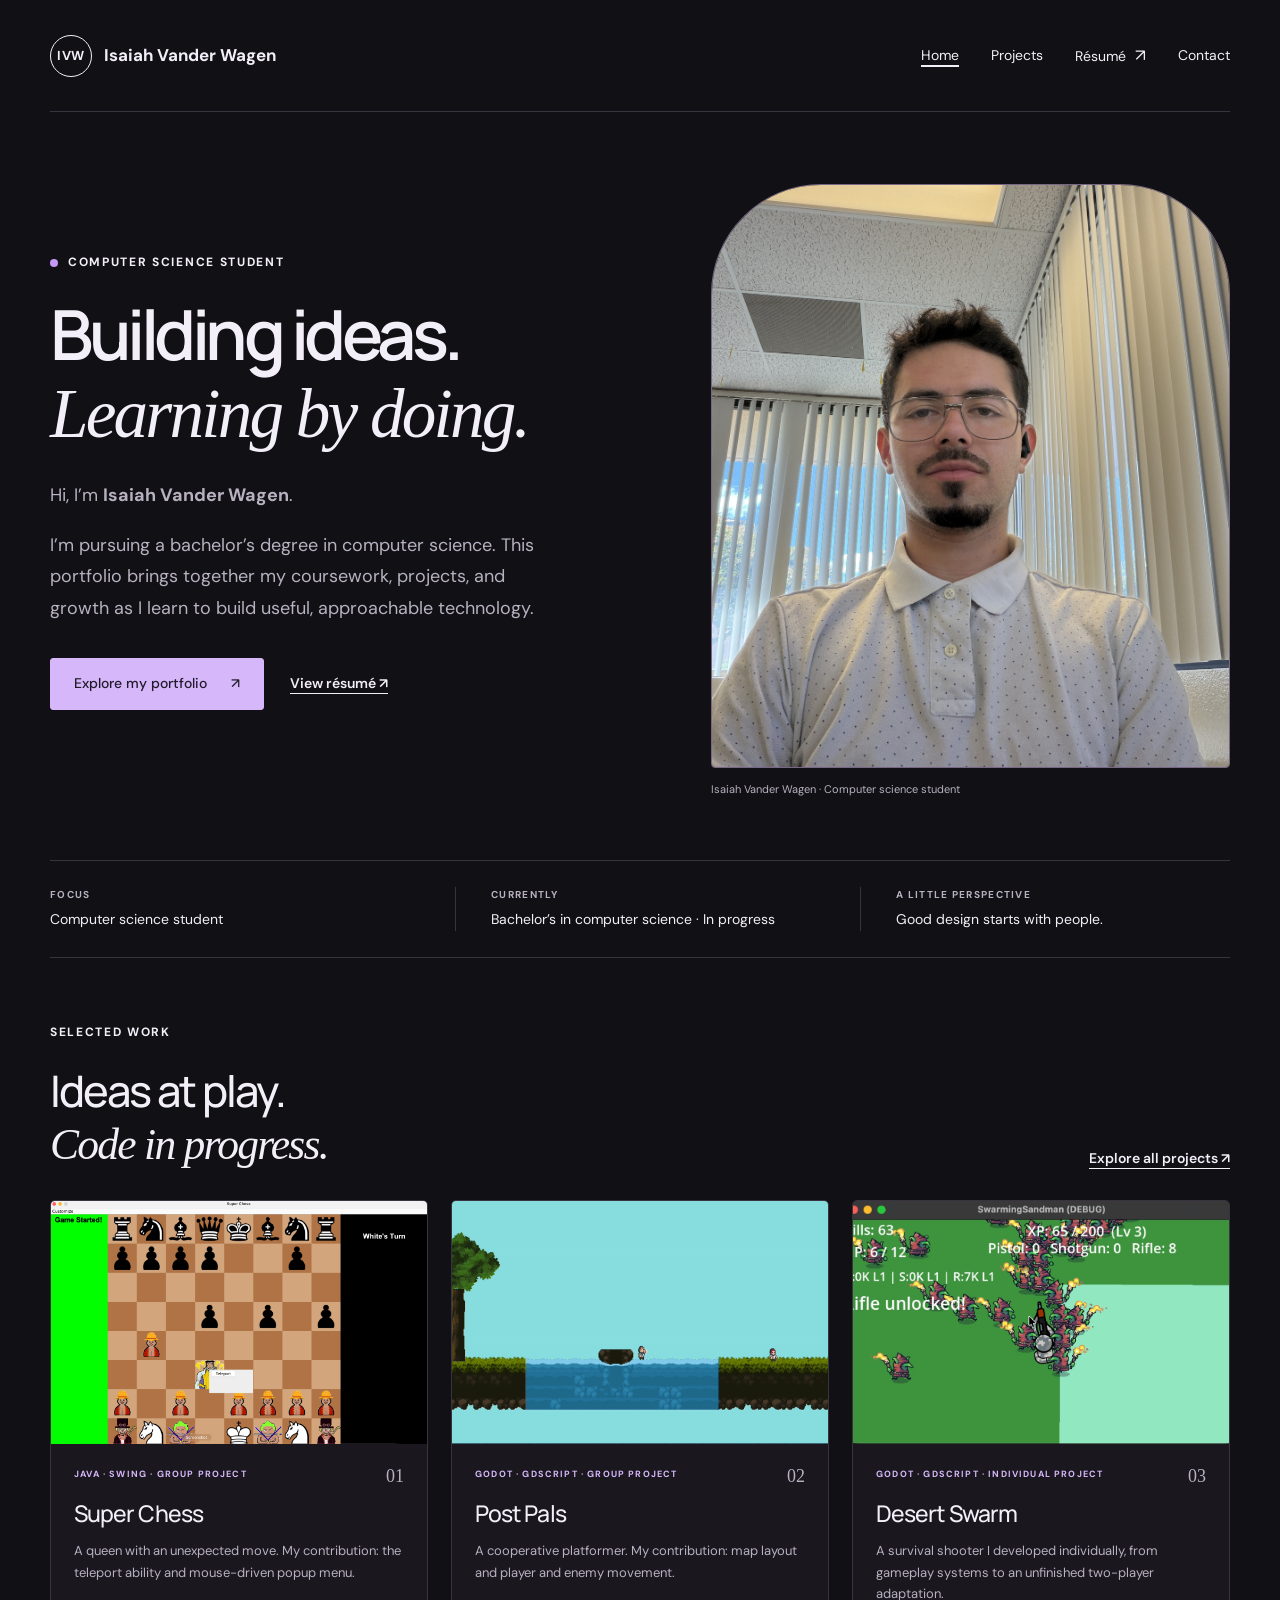
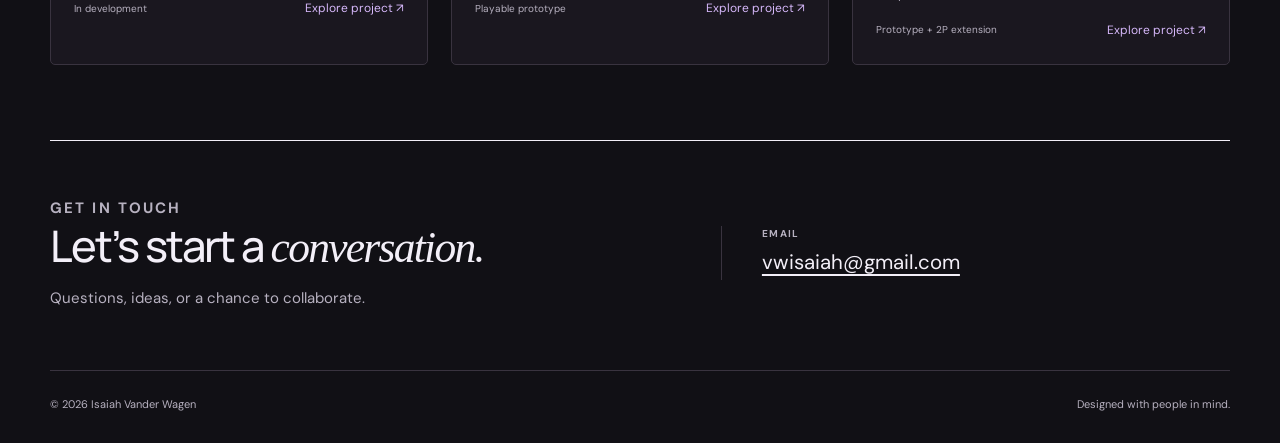
==== index.html @ a1599a60 "Publish portfolio with projects and phone-free résumé" ====
<!doctype html>
<html lang="en"><head><meta charset="utf-8"><meta name="viewport" content="width=device-width, initial-scale=1"><meta name="description" content="Isaiah Vander Wagen’s personal portfolio. Computer science coursework, projects, and design."><title>Isaiah Vander Wagen · Portfolio</title><link rel="icon" href="profile.svg" type="image/svg+xml"><link rel="stylesheet" href="style.css"><link rel="stylesheet" href="case-study.css"><script src="profile.js" defer></script></head>
<body><a class="skip" href="#main">Skip to content</a><div class="shell">
<header><a class="brand" href="./index.html" aria-label="Portfolio home"><span class="monogram" data-profile="initials">IVW</span><span data-profile="name">Isaiah Vander Wagen</span></a><nav aria-label="Main navigation"><a href="./index.html" aria-current="page">Home</a><a href="./projects.html">Projects</a><a href="./resume.pdf" data-resume target="_blank" rel="noopener noreferrer" aria-label="Résumé (opens in a new tab)">Résumé <span class="external" aria-hidden="true">↗</span></a><a href="#contact">Contact</a></nav></header>
<main id="main"><section class="hero" aria-labelledby="intro-heading"><div class="intro"><p class="eyebrow"><span class="dot"></span><span data-profile="field">Computer science student</span></p><h1 id="intro-heading">Building ideas.<br><em>Learning by doing.</em></h1><p class="lead">Hi, I’m <strong data-profile="name">Isaiah Vander Wagen</strong>.</p><p class="lead" data-profile="bio">I’m pursuing a bachelor’s degree in computer science. This portfolio brings together my coursework, projects, and growth as I learn to build useful, approachable technology.</p><div class="actions"><a class="button" href="./projects.html">Explore my portfolio <span aria-hidden="true">↗</span></a><a class="text-link" href="./resume.pdf" data-resume target="_blank" rel="noopener noreferrer">View résumé <span aria-hidden="true">↗</span><span class="sr-only"> (opens in a new tab)</span></a></div></div>
<figure class="portrait"><img src="portrait.jpg" alt="Portrait of Isaiah Vander Wagen" width="2316" height="3088" fetchpriority="high"><figcaption>Isaiah Vander Wagen · Computer science student</figcaption></figure></section>
<section class="about-strip" aria-label="At a glance"><div><span class="label">Focus</span><p data-profile="field">Computer science student</p></div><div><span class="label">Currently</span><p data-profile="location">Bachelor’s in computer science · In progress</p></div><div><span class="label">A little perspective</span><p>Good design starts with people.</p></div></section>
<section class="selected-projects" aria-labelledby="work-heading"><div class="section-heading"><div><p class="eyebrow">Selected work</p><h2 id="work-heading">Ideas at play.<br><em>Code in progress.</em></h2></div><a class="text-link" href="./projects.html">Explore all projects ↗</a></div><div class="selected-projects-grid"><a class="chess-card game-project-card" href="./super-chess.html"><img src="chess-teleport.png" alt="Super Chess with the queen’s Teleport menu open" width="2584" height="1668" loading="lazy"><div class="chess-card-content"><div class="project-card-top"><span class="label">Java · Swing · Group project</span><span>01</span></div><h3>Super Chess</h3><p>A queen with an unexpected move. My contribution: the teleport ability and mouse-driven popup menu.</p><div class="project-card-bottom"><span>In development</span><span class="card-link">Explore project ↗</span></div></div></a><a class="chess-card game-project-card" href="./post-pals.html"><img src="post-pals-gameplay.png" alt="Two Post Pals characters navigating a platforming level" width="800" height="450" loading="lazy"><div class="chess-card-content"><div class="project-card-top"><span class="label">Godot · GDScript · Group project</span><span>02</span></div><h3>Post Pals</h3><p>A cooperative platformer. My contribution: map layout and player and enemy movement.</p><div class="project-card-bottom"><span>Playable prototype</span><span class="card-link">Explore project ↗</span></div></div></a><a class="chess-card game-project-card" href="./desert-swarm.html"><img src="desert-swarm-rifle.png" alt="Desert Swarm survival gameplay with the rifle unlocked" width="2076" height="1266" loading="lazy"><div class="chess-card-content"><div class="project-card-top"><span class="label">Godot · GDScript · Individual project</span><span>03</span></div><h3>Desert Swarm</h3><p>A survival shooter I developed individually, from gameplay systems to an unfinished two-player adaptation.</p><div class="project-card-bottom"><span>Prototype + 2P extension</span><span class="card-link">Explore project ↗</span></div></div></a></div></section>
<section class="contact" id="contact" aria-labelledby="contact-heading"><div><p class="eyebrow">Get in touch</p><h2 id="contact-heading">Let’s start a <em>conversation.</em></h2><p>Questions, ideas, or a chance to collaborate.</p></div><div class="contact-details"><span class="label">Email</span><a data-email href="mailto:vwisaiah@gmail.com">vwisaiah@gmail.com</a></div></section></main>
<footer><span>© <span data-year>2026</span> <span data-profile="name">Isaiah Vander Wagen</span></span><span>Designed with people in mind.</span></footer></div></body></html>
---- style.css ----
@import url('https://fonts.googleapis.com/css2?family=DM+Sans:wght@400;500;600;700&family=Manrope:wght@400;500;600;700;800&display=swap');
:root{--paper:#111015;--ink:#f3eff8;--muted:#b7b1c0;--line:#39333f;--blue:#d9c8f3;--green:#d6b8fa;--serif:Georgia,'Times New Roman',serif}
*{box-sizing:border-box}html{scroll-behavior:smooth}body{margin:0;background:var(--paper);color:var(--ink);font-family:'DM Sans',Arial,sans-serif;font-size:17px;line-height:1.65}a{color:inherit;text-underline-offset:5px}button{font:inherit}a:focus-visible,button:focus-visible{outline:3px solid #a4542c;outline-offset:6px}::selection{background:var(--green)}.shell{width:min(1180px,calc(100% - 96px));margin:auto}.skip{position:fixed;top:-80px;left:24px;z-index:10;background:var(--ink);color:white;padding:10px}.skip:focus{top:12px}header{height:112px;display:flex;align-items:center;justify-content:space-between;border-bottom:1px solid var(--line);gap:24px}.brand{display:flex;gap:12px;align-items:center;font-weight:700;text-decoration:none}.monogram{width:42px;height:42px;border:1px solid var(--ink);border-radius:50%;display:grid;place-items:center;font-size:13px;letter-spacing:.05em}nav{display:flex;gap:32px;align-items:center;font-size:14px}nav a{text-decoration:none}nav a[aria-current=page]{text-decoration:underline;text-decoration-thickness:2px}nav a:hover{text-decoration:underline}.external{font-size:17px;margin-left:5px}.eyebrow{font-size:12px;font-weight:700;letter-spacing:.14em;text-transform:uppercase;margin:0 0 22px;display:flex;gap:10px;align-items:center}.dot{width:8px;height:8px;border-radius:100%;background:#c599f5;display:inline-block}h1,h2,h3,p{margin-top:0}h1{font-family:'Manrope',Arial,sans-serif;font-size:clamp(48px,5.4vw,76px);line-height:1.12;letter-spacing:-.065em;font-weight:600;margin-bottom:28px}h1 em,h2 em{font-family:var(--serif);font-weight:400;letter-spacing:-.04em}h2{font-size:clamp(32px,3.4vw,46px);font-family:'Manrope',Arial,sans-serif;line-height:1.2;letter-spacing:-.045em;font-weight:500}h3{font-size:24px;line-height:1.3;font-weight:500}.lead{font-size:18px;line-height:1.75;color:var(--muted);max-width:490px}.hero{display:grid;grid-template-columns:1.12fr 1fr;gap:80px;padding:72px 0 62px;align-items:center}.hero .intro{padding-bottom:20px}.hero h1{max-width:610px}.actions{display:flex;gap:26px;align-items:center;flex-wrap:wrap;margin-top:34px}.button{background:var(--green);color:#211a2b;padding:13px 23px;display:inline-flex;align-items:center;gap:24px;text-decoration:none;border:1px solid var(--ink);border-radius:3px;font-size:14px;font-weight:500}.button:hover{background:#e5d0ff}.text-link{font-size:14px;font-weight:600}.portrait{margin:0;position:relative}.portrait img{width:100%;height:auto;display:block;border-radius:110px 110px 4px 4px;border:1px solid var(--ink)}.portrait figcaption{font-size:11px;color:var(--muted);margin-top:13px;max-width:380px;line-height:1.6}.image-tag{color:#211a2b;position:absolute;left:-22px;bottom:95px;transform:rotate(-5deg);font-size:12px;letter-spacing:.05em;background:var(--green);padding:12px 18px;border:1px solid var(--ink);box-shadow:4px 4px 0 var(--ink)}.about-strip{border-top:1px solid var(--line);border-bottom:1px solid var(--line);display:grid;grid-template-columns:1fr 1fr 1fr;padding:26px 0;gap:35px}.about-strip .label,.label{font-size:10px;letter-spacing:.13em;text-transform:uppercase;font-weight:700;color:var(--muted);display:block;margin-bottom:4px}.about-strip p{font-size:14px;margin:0}.about-strip>div+div{border-left:1px solid var(--line);padding-left:35px}.preview-section{padding:72px 0 80px;display:grid;grid-template-columns:1fr 1fr;gap:80px;align-items:center}.preview-section p{color:var(--muted);font-size:16px;max-width:430px}.project-preview{color:#211a2b;background:var(--green);border:1px solid var(--ink);padding:36px;border-radius:4px;min-height:255px;position:relative;text-decoration:none;display:flex;flex-direction:column;justify-content:space-between;transition:transform .2s}.project-preview:hover{transform:translateY(-4px)}.project-preview .number{font-family:var(--serif);font-size:56px;line-height:1}.project-preview .arrow{position:absolute;right:30px;top:32px;font-size:24px}.project-preview small{font-size:11px;letter-spacing:.12em;text-transform:uppercase}.project-preview h3{margin:20px 0 0}.contact{padding:55px 0 60px;border-top:1px solid var(--ink);display:grid;grid-template-columns:1.2fr 1fr;gap:60px;align-items:center}.contact h2{margin-bottom:12px}.contact p{margin:0;font-size:15px;color:var(--muted)}.contact-details{border-left:1px solid var(--line);padding-left:40px}.contact-details a{font-size:clamp(15px,1.6vw,21px);overflow-wrap:anywhere}.contact-details a:not([href]){font-size:15px;color:var(--muted)}footer{border-top:1px solid var(--line);padding:24px 0 30px;display:flex;justify-content:space-between;font-size:11px;color:var(--muted);gap:20px}.page-head{padding:70px 0 50px;max-width:780px}.page-head h1{margin-bottom:20px}.page-head .lead{max-width:610px}.projects-layout{border-top:1px solid var(--line);padding:36px 0 80px;display:grid;grid-template-columns:230px 1fr;gap:55px}.projects-layout aside p{font-size:13px;color:var(--muted)}.project-blank{color:#211a2b;background:var(--blue);border:1px solid var(--ink);border-radius:4px;padding:44px;min-height:330px;display:flex;flex-direction:column;justify-content:space-between}.project-blank .placeholder{width:66px;height:66px;display:grid;place-items:center;border:1px solid var(--ink);border-radius:50%;font-size:32px;font-family:var(--serif)}.project-blank h2{font-size:35px;margin:28px 0 12px}.project-blank p{margin:0;max-width:470px;color:#584a68;font-size:15px}.template-fields{display:flex;gap:12px;flex-wrap:wrap;margin-top:22px}.template-fields span{border:1px solid #a7b5c5;border-radius:30px;padding:4px 13px;font-size:11px}.case-structure{padding-top:35px}.case-structure h3{font-size:18px}.structure-row{display:grid;grid-template-columns:40px 140px 1fr;border-top:1px solid var(--line);padding:17px 0;font-size:13px;gap:15px}.structure-row p{margin:0;color:var(--muted)}.resume-page{max-width:900px}.resume-head{display:flex;justify-content:space-between;gap:30px;padding:55px 0 30px;border-bottom:2px solid var(--ink)}.resume-head h1{font-size:54px;margin-bottom:10px}.resume-head p{margin:0;color:var(--muted)}.draft-note{background:#eee6f7;padding:16px 20px;margin:30px 0;font-size:13px;border-left:3px solid #9168b9}.resume-section{display:grid;grid-template-columns:180px 1fr;gap:35px;padding:28px 0;border-bottom:1px solid var(--line)}.resume-section h2{font-size:20px;letter-spacing:-.02em}.resume-section h3{font-size:17px;margin-bottom:6px}.resume-section p,.resume-section li{font-size:14px;color:var(--muted)}.resume-section p:last-child{margin:0}.resume-section ul{padding-left:18px;margin-bottom:0}.print-button{background:transparent;border:1px solid var(--ink);padding:10px 17px;cursor:pointer;color:var(--ink);font-size:13px;align-self:flex-start}.print-button:hover{background:var(--green)}
@media(min-width:1400px){.hero{gap:100px}.portrait{max-width:450px;justify-self:end}}@media(max-width:900px){.shell{width:calc(100% - 48px)}.hero{gap:35px}.hero h1{font-size:52px}.hero .lead{font-size:16px}.image-tag{left:-12px;font-size:10px}.preview-section{gap:35px}.projects-layout{grid-template-columns:170px 1fr;gap:30px}.structure-row{grid-template-columns:25px 105px 1fr}}
@media(max-width:650px){.shell{width:calc(100% - 40px)}header{height:auto;min-height:112px;flex-wrap:wrap;padding:20px 0;gap:17px}.brand{font-size:15px}.monogram{width:34px;height:34px}nav{width:100%;justify-content:space-between;gap:12px;font-size:12px}.hero{grid-template-columns:1fr;gap:32px;padding:45px 0 35px}.hero h1{font-size:52px;max-width:460px}.hero .intro{padding:0}.hero .lead{font-size:17px}.portrait{width:88%;max-width:390px;justify-self:center}.image-tag{bottom:80px;left:-18px}.about-strip{grid-template-columns:1fr;gap:16px}.about-strip>div+div{border-left:0;padding-left:0}.preview-section{grid-template-columns:1fr;padding:45px 0;gap:25px}.project-preview{min-height:230px;padding:28px}.contact{grid-template-columns:1fr;gap:25px;padding:35px 0}.contact-details{border-left:0;padding-left:0}footer{flex-wrap:wrap;gap:6px;font-size:10px}.page-head{padding:45px 0 25px}.page-head h1{font-size:52px}.projects-layout{grid-template-columns:1fr;gap:15px;padding-bottom:45px}.projects-layout aside p{max-width:450px}.project-blank{padding:28px}.structure-row{grid-template-columns:22px 1fr;gap:8px}.structure-row p{grid-column:2}.resume-head{flex-direction:column}.resume-head h1{font-size:44px}.resume-section{grid-template-columns:1fr;gap:6px}.resume-section h2{margin-bottom:8px}}
@media(prefers-reduced-motion:reduce){html{scroll-behavior:auto}*{transition:none!important}}
@media print{body{background:white;color:black;font-size:11pt}.shell{width:100%;max-width:none}header,footer,.print-button,.draft-note,.skip{display:none}.resume-head{padding-top:0}.resume-section{break-inside:avoid;grid-template-columns:150px 1fr;padding:18px 0}a{text-decoration:none}.resume-head h1{font-size:36px}@page{margin:18mm}}

.sr-only{position:absolute;width:1px;height:1px;padding:0;margin:-1px;overflow:hidden;clip:rect(0,0,0,0);white-space:nowrap;border:0}.resume-body{--paper:#fcfaff;--ink:#211a2b;--muted:#62576e;--line:#d8d0e1}.project-blank .label{color:#584a68}.portrait img{border-color:#786784}.project-preview,.project-blank{border-color:#786784}.button{border-color:var(--green)}.print-button:hover{color:#211a2b}::selection{color:#211a2b}

.project-blank .placeholder{border-color:#6b577d}.image-tag{border-color:#211a2b;box-shadow:4px 4px 0 #211a2b}.hero>*{min-width:0}

.portrait img{aspect-ratio:8/9;object-fit:cover;object-position:50% 55%}
---- case-study.css ----
.case-breadcrumb{display:flex;justify-content:space-between;align-items:center;padding:30px 0 0;color:var(--muted);font-size:12px;gap:20px}.case-breadcrumb a{text-decoration:none}.case-breadcrumb a:hover{text-decoration:underline}.case-breadcrumb>span{font-size:10px;letter-spacing:.12em;text-transform:uppercase}.case-intro{display:grid;grid-template-columns:minmax(0,1.7fr) minmax(230px,.7fr);gap:80px;padding:60px 0 50px;align-items:end}.case-intro h1{font-size:clamp(50px,7vw,92px);margin-bottom:10px}.case-tagline{font-family:'Manrope',Arial,sans-serif;font-size:clamp(27px,3.6vw,43px);line-height:1.25;letter-spacing:-.04em;color:var(--green);margin:0 0 25px}.case-tagline em{font-family:var(--serif);font-weight:400}.case-intro .lead{max-width:680px;font-size:17px;margin-bottom:0}.role-panel{border-left:1px solid var(--line);padding-left:30px;display:grid;gap:20px}.role-panel p{font-size:14px;line-height:1.55;margin:0}.role-panel small{color:var(--muted);font-size:12px}.case-cover{margin:0 0 64px}.image-button{display:block;position:relative;width:100%;padding:0;background:#222027;border:1px solid var(--line);border-radius:5px;overflow:hidden;cursor:zoom-in;color:var(--ink);text-align:left}.image-button img{width:100%;height:auto;display:block;transition:filter .2s}.image-button:hover img{filter:brightness(.87)}.zoom-hint{position:absolute;right:16px;bottom:16px;padding:7px 12px;border-radius:3px;background:#17131ee8;color:#fff;font-size:11px;border:1px solid #62566c}.case-cover figcaption{display:flex;justify-content:space-between;gap:16px;padding:14px 0;color:var(--muted);font-size:11px}.case-section,.status-section{display:grid;grid-template-columns:1fr 1fr;gap:80px;padding:50px 0 64px;border-top:1px solid var(--line)}.case-section h2,.status-section h2{font-size:clamp(29px,3.2vw,40px)}.case-prose{color:var(--muted);font-size:16px}.case-prose p:last-child{margin-bottom:0}.credit-note{font-size:12px;border-left:2px solid #8f65bc;padding-left:16px}.interaction-section{padding:48px 0 64px;border-top:1px solid var(--line)}.section-heading{display:flex;justify-content:space-between;gap:30px;align-items:end;margin-bottom:30px}.section-heading h2{margin-bottom:0}.mode-tag,.status-pill{font-size:11px;border:1px solid #665775;border-radius:30px;padding:8px 13px;white-space:nowrap;color:var(--green)}.interaction-steps{display:grid;grid-template-columns:repeat(3,minmax(0,1fr));padding:0;margin:35px 0 0;list-style:none;border-top:1px solid var(--line)}.interaction-steps li{padding:30px 25px 0 0}.interaction-steps li+li{padding-left:25px;border-left:1px solid var(--line)}.step-number{display:block;font-family:var(--serif);font-size:35px;color:var(--green);margin-bottom:15px}.interaction-steps h3{font-size:20px;margin-bottom:10px}.interaction-steps p{font-size:14px;color:var(--muted);margin:0}.gallery-section{padding:48px 0 64px;border-top:1px solid var(--line)}.gallery-section .section-heading>p{font-size:12px;color:var(--muted);margin:0}.case-gallery{display:grid;grid-template-columns:repeat(2,minmax(0,1fr));gap:28px}.case-gallery figure{margin:0;min-width:0}.case-gallery figcaption{padding-top:16px;display:grid;gap:5px}.case-gallery figcaption strong{font-weight:500;font-size:16px}.case-gallery figcaption span{font-size:13px;color:var(--muted)}.status-pill{display:inline-flex;align-items:center;gap:9px;margin-top:8px}.case-end{border-top:1px solid var(--line);padding:30px 0 45px;display:flex;justify-content:space-between;align-items:center;gap:25px}.screenshot-dialog{width:min(1400px,96vw);max-height:94vh;padding:20px;background:#17131e;color:#f3eff8;border:1px solid #665775;border-radius:7px}.screenshot-dialog::backdrop{background:#09070dec}.dialog-bar{display:flex;justify-content:space-between;align-items:center;gap:20px;margin-bottom:18px;font-size:12px}.dialog-bar button{background:#d6b8fa;color:#211a2b;border:0;border-radius:3px;padding:8px 15px;cursor:pointer}.screenshot-dialog img{width:100%;height:auto;display:block}.screenshot-dialog p{font-size:12px;margin:14px 0 0;color:#b7b1c0}.chess-card{color:var(--ink);display:block;border:1px solid var(--line);border-radius:5px;overflow:hidden;text-decoration:none;background:#1a171f;margin-bottom:32px}.chess-card img{display:block;width:100%;height:auto}.chess-card-content{padding:28px}.chess-card .label{color:var(--green)}.chess-card h2{font-size:32px;margin:10px 0}.chess-card p{color:var(--muted);font-size:14px;max-width:550px;margin-bottom:16px}.chess-card .card-link{font-size:13px;color:var(--green)}.chess-card:hover{border-color:#b78bdc}.project-index-link{font-size:13px;color:var(--green)}
@media(max-width:900px){.case-intro{gap:35px;grid-template-columns:minmax(0,1.5fr) minmax(190px,.7fr)}.case-section,.status-section{gap:35px}.case-intro .lead{font-size:16px}.case-breadcrumb>span{font-size:9px}.case-section h2{font-size:32px}}
@media(max-width:650px){.case-breadcrumb{padding-top:25px}.case-breadcrumb>span{display:none}.case-intro{grid-template-columns:1fr;padding:35px 0;gap:28px}.case-intro h1{font-size:55px}.case-tagline{font-size:29px}.role-panel{border-left:0;border-top:1px solid var(--line);padding:23px 0 0;grid-template-columns:1fr 1fr;gap:20px}.role-panel>div:first-child{grid-column:1/-1}.case-cover{margin-bottom:35px}.case-cover figcaption{font-size:10px;flex-wrap:wrap;gap:4px}.zoom-hint{right:9px;bottom:9px;font-size:10px;padding:5px 9px}.case-section,.status-section{grid-template-columns:1fr;padding:35px 0;gap:10px}.case-prose{font-size:15px}.interaction-section,.gallery-section{padding:35px 0}.section-heading{display:block}.mode-tag{display:inline-block;margin-top:20px}.interaction-steps{grid-template-columns:1fr;margin-top:25px}.interaction-steps li,.interaction-steps li+li{border-left:0;padding:20px 0;display:grid;grid-template-columns:42px 1fr;gap:5px 15px}.interaction-steps li+li{border-top:1px solid var(--line)}.step-number{grid-row:span 2;font-size:29px;margin:0}.interaction-steps h3{margin:0}.case-gallery{grid-template-columns:1fr;gap:28px}.gallery-section .section-heading>p{margin-top:15px}.case-end{flex-wrap:wrap}.screenshot-dialog{padding:12px}.dialog-bar{font-size:10px}.chess-card-content{padding:22px}}
@media(prefers-reduced-motion:reduce){.image-button img{transition:none}}
.recording-section{padding:48px 0 64px;border-top:1px solid var(--line)}.video-figure{margin:0}.video-figure video{display:block;width:100%;height:auto;max-height:75vh;background:#08070b;border:1px solid var(--line);border-radius:5px}.video-figure figcaption{font-size:12px;color:var(--muted);padding-top:13px}.gameplay-loop{border:1px solid var(--line);border-radius:5px;overflow:hidden;background:#1a171f}.gameplay-loop summary{padding:20px 24px;cursor:pointer;font-size:14px;color:var(--green)}.gameplay-loop summary:hover{background:#25202e}.gameplay-loop summary:focus-visible{outline:3px solid #d6b8fa;outline-offset:-4px}.gameplay-loop img{display:block;width:100%;height:auto}.gameplay-loop p{font-size:12px;padding:15px 24px;margin:0;color:var(--muted)}.development-note{padding:20px 22px;border-left:3px solid var(--green);background:#211b2a;margin-top:25px}.development-note strong{color:var(--green);font-weight:500;font-size:14px}.development-note p{font-size:14px;margin:8px 0 0}.next-project{display:flex;justify-content:space-between;align-items:center;gap:25px;border-top:1px solid var(--line);padding:35px 0}.next-project>div>a{font-family:'Manrope',Arial,sans-serif;font-size:29px;font-weight:500;letter-spacing:-.04em;text-decoration:none}.next-project>div>a:hover{color:var(--green)}.next-project .label{margin-bottom:10px}.selected-projects{padding:65px 0 75px}.selected-projects-grid{display:grid;grid-template-columns:repeat(3,minmax(0,1fr));gap:23px}.selected-projects-grid .chess-card{margin:0;height:100%}.selected-projects-grid .chess-card-content{padding:23px}.selected-projects-grid .chess-card img{width:100%;aspect-ratio:1.55;object-fit:cover;object-position:center}.selected-projects-grid .chess-card h3{font-family:'Manrope',Arial,sans-serif;font-size:23px;letter-spacing:-.04em;margin:12px 0}.selected-projects-grid .chess-card p{font-size:13px}.project-card-top{display:flex;justify-content:space-between;gap:15px;align-items:start}.project-card-top>.label{font-size:9px;line-height:1.6}.project-card-top>span:last-child{font-family:var(--serif);font-size:18px;line-height:1.1;color:var(--muted)}.project-card-bottom{display:flex;gap:15px;flex-wrap:wrap;justify-content:space-between;align-items:center}.project-card-bottom>span:first-child{font-size:10px;color:var(--muted)}.project-card-bottom .card-link{font-size:12px}.projects-index ul{list-style:none;padding:0;margin:25px 0 28px}.projects-index li+li{margin-top:18px}.projects-index li a{font-size:13px;text-decoration:none;display:flex;gap:12px}.projects-index li a:hover{color:var(--green)}.projects-index li a>span{color:var(--muted);font-size:11px}.projects-index>p:last-child{max-width:210px}.game-project-card:last-child{margin-bottom:0}.case-intro .role-panel p{overflow-wrap:anywhere}
@media(max-width:900px){.selected-projects-grid{grid-template-columns:1fr}.selected-projects-grid .chess-card{display:grid;grid-template-columns:minmax(0,1fr) minmax(0,1.1fr)}.selected-projects-grid .chess-card img{height:100%;aspect-ratio:auto;object-fit:contain;background:#151219}.selected-projects-grid .chess-card-content{padding:25px}}
@media(max-width:650px){.recording-section{padding:35px 0}.recording-section .section-heading .mode-tag{white-space:normal}.next-project{align-items:start;flex-direction:column;gap:16px}.selected-projects{padding:40px 0}.selected-projects .section-heading>.text-link{display:inline-block;margin-top:20px}.selected-projects-grid .chess-card{display:block}.selected-projects-grid .chess-card img{height:auto;aspect-ratio:auto;object-fit:contain}.selected-projects-grid .chess-card-content{padding:22px}.projects-index ul{margin:15px 0 20px}.projects-index>p:last-child{max-width:none}.status-pill{white-space:normal}.gameplay-loop summary{padding:18px}.gameplay-loop p{padding:15px 18px}}
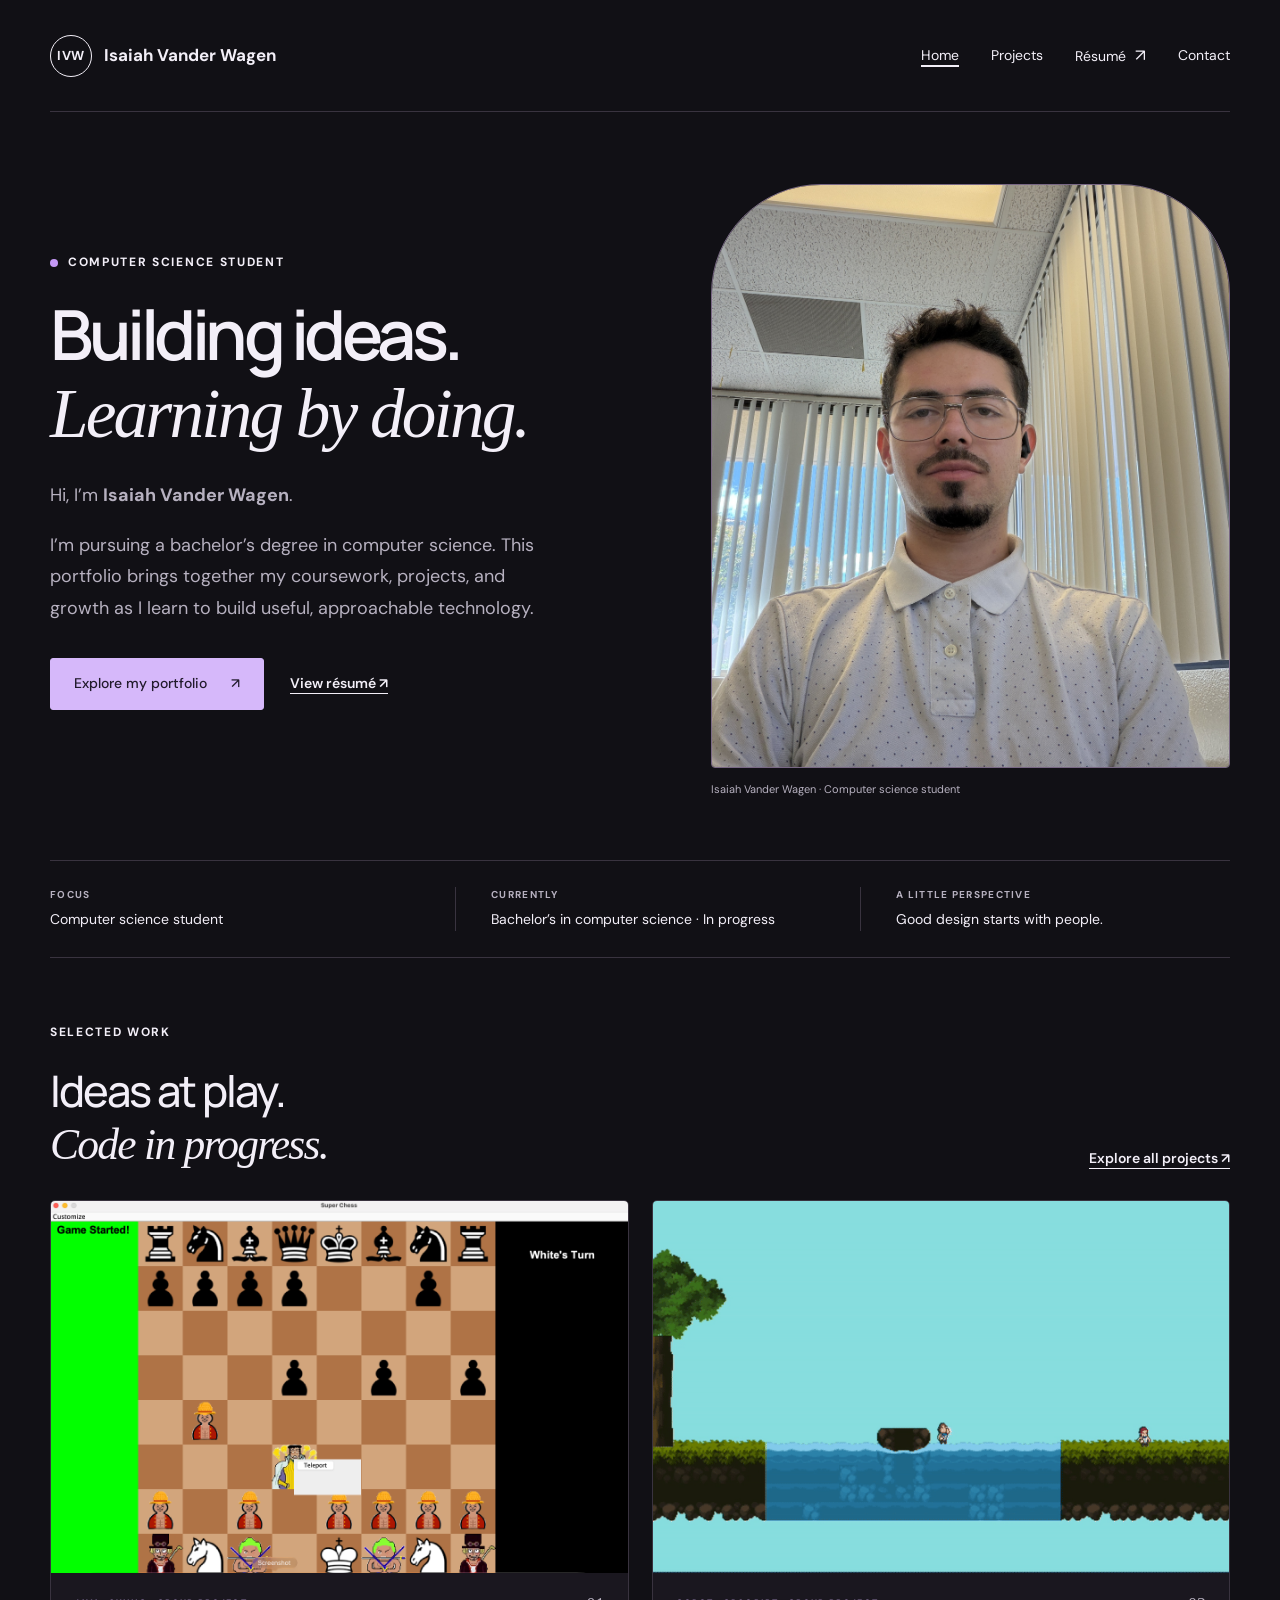
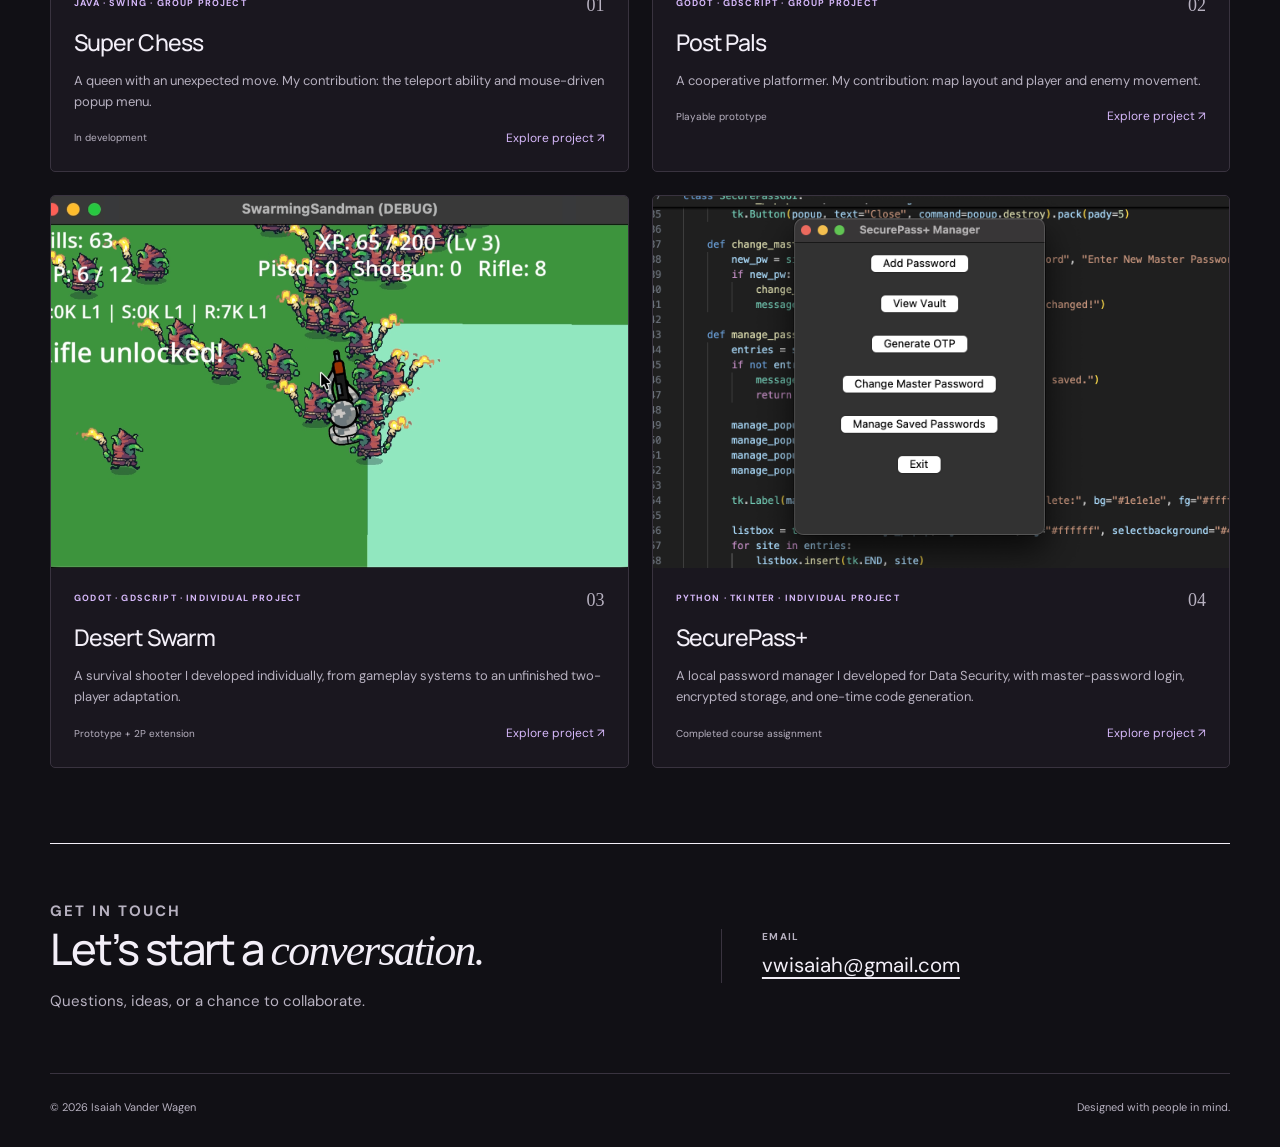
==== commit c3dd21ef: "Add SecurePass+ data security project and assignment screenshots" ====
--- a/index.html
+++ b/index.html
@@ -5,6 +5,6 @@
 <main id="main"><section class="hero" aria-labelledby="intro-heading"><div class="intro"><p class="eyebrow"><span class="dot"></span><span data-profile="field">Computer science student</span></p><h1 id="intro-heading">Building ideas.<br><em>Learning by doing.</em></h1><p class="lead">Hi, I’m <strong data-profile="name">Isaiah Vander Wagen</strong>.</p><p class="lead" data-profile="bio">I’m pursuing a bachelor’s degree in computer science. This portfolio brings together my coursework, projects, and growth as I learn to build useful, approachable technology.</p><div class="actions"><a class="button" href="./projects.html">Explore my portfolio <span aria-hidden="true">↗</span></a><a class="text-link" href="./resume.pdf" data-resume target="_blank" rel="noopener noreferrer">View résumé <span aria-hidden="true">↗</span><span class="sr-only"> (opens in a new tab)</span></a></div></div>
 <figure class="portrait"><img src="portrait.jpg" alt="Portrait of Isaiah Vander Wagen" width="2316" height="3088" fetchpriority="high"><figcaption>Isaiah Vander Wagen · Computer science student</figcaption></figure></section>
 <section class="about-strip" aria-label="At a glance"><div><span class="label">Focus</span><p data-profile="field">Computer science student</p></div><div><span class="label">Currently</span><p data-profile="location">Bachelor’s in computer science · In progress</p></div><div><span class="label">A little perspective</span><p>Good design starts with people.</p></div></section>
-<section class="selected-projects" aria-labelledby="work-heading"><div class="section-heading"><div><p class="eyebrow">Selected work</p><h2 id="work-heading">Ideas at play.<br><em>Code in progress.</em></h2></div><a class="text-link" href="./projects.html">Explore all projects ↗</a></div><div class="selected-projects-grid"><a class="chess-card game-project-card" href="./super-chess.html"><img src="chess-teleport.png" alt="Super Chess with the queen’s Teleport menu open" width="2584" height="1668" loading="lazy"><div class="chess-card-content"><div class="project-card-top"><span class="label">Java · Swing · Group project</span><span>01</span></div><h3>Super Chess</h3><p>A queen with an unexpected move. My contribution: the teleport ability and mouse-driven popup menu.</p><div class="project-card-bottom"><span>In development</span><span class="card-link">Explore project ↗</span></div></div></a><a class="chess-card game-project-card" href="./post-pals.html"><img src="post-pals-gameplay.png" alt="Two Post Pals characters navigating a platforming level" width="800" height="450" loading="lazy"><div class="chess-card-content"><div class="project-card-top"><span class="label">Godot · GDScript · Group project</span><span>02</span></div><h3>Post Pals</h3><p>A cooperative platformer. My contribution: map layout and player and enemy movement.</p><div class="project-card-bottom"><span>Playable prototype</span><span class="card-link">Explore project ↗</span></div></div></a><a class="chess-card game-project-card" href="./desert-swarm.html"><img src="desert-swarm-rifle.png" alt="Desert Swarm survival gameplay with the rifle unlocked" width="2076" height="1266" loading="lazy"><div class="chess-card-content"><div class="project-card-top"><span class="label">Godot · GDScript · Individual project</span><span>03</span></div><h3>Desert Swarm</h3><p>A survival shooter I developed individually, from gameplay systems to an unfinished two-player adaptation.</p><div class="project-card-bottom"><span>Prototype + 2P extension</span><span class="card-link">Explore project ↗</span></div></div></a></div></section>
+<section class="selected-projects" aria-labelledby="work-heading"><div class="section-heading"><div><p class="eyebrow">Selected work</p><h2 id="work-heading">Ideas at play.<br><em>Code in progress.</em></h2></div><a class="text-link" href="./projects.html">Explore all projects ↗</a></div><div class="selected-projects-grid project-grid-four"><a class="chess-card game-project-card" href="./super-chess.html"><img src="chess-teleport.png" alt="Super Chess with the queen’s Teleport menu open" width="2584" height="1668" loading="lazy"><div class="chess-card-content"><div class="project-card-top"><span class="label">Java · Swing · Group project</span><span>01</span></div><h3>Super Chess</h3><p>A queen with an unexpected move. My contribution: the teleport ability and mouse-driven popup menu.</p><div class="project-card-bottom"><span>In development</span><span class="card-link">Explore project ↗</span></div></div></a><a class="chess-card game-project-card" href="./post-pals.html"><img src="post-pals-gameplay.png" alt="Two Post Pals characters navigating a platforming level" width="800" height="450" loading="lazy"><div class="chess-card-content"><div class="project-card-top"><span class="label">Godot · GDScript · Group project</span><span>02</span></div><h3>Post Pals</h3><p>A cooperative platformer. My contribution: map layout and player and enemy movement.</p><div class="project-card-bottom"><span>Playable prototype</span><span class="card-link">Explore project ↗</span></div></div></a><a class="chess-card game-project-card" href="./desert-swarm.html"><img src="desert-swarm-rifle.png" alt="Desert Swarm survival gameplay with the rifle unlocked" width="2076" height="1266" loading="lazy"><div class="chess-card-content"><div class="project-card-top"><span class="label">Godot · GDScript · Individual project</span><span>03</span></div><h3>Desert Swarm</h3><p>A survival shooter I developed individually, from gameplay systems to an unfinished two-player adaptation.</p><div class="project-card-bottom"><span>Prototype + 2P extension</span><span class="card-link">Explore project ↗</span></div></div></a><a class="chess-card game-project-card" href="./securepass.html"><img src="securepass-main.png" alt="SecurePass+ password manager’s main window" width="1378" height="896" loading="lazy"><div class="chess-card-content"><div class="project-card-top"><span class="label">Python · Tkinter · Individual project</span><span>04</span></div><h3>SecurePass+</h3><p>A local password manager I developed for Data Security, with master-password login, encrypted storage, and one-time code generation.</p><div class="project-card-bottom"><span>Completed course assignment</span><span class="card-link">Explore project ↗</span></div></div></a></div></section>
 <section class="contact" id="contact" aria-labelledby="contact-heading"><div><p class="eyebrow">Get in touch</p><h2 id="contact-heading">Let’s start a <em>conversation.</em></h2><p>Questions, ideas, or a chance to collaborate.</p></div><div class="contact-details"><span class="label">Email</span><a data-email href="mailto:vwisaiah@gmail.com">vwisaiah@gmail.com</a></div></section></main>
 <footer><span>© <span data-year>2026</span> <span data-profile="name">Isaiah Vander Wagen</span></span><span>Designed with people in mind.</span></footer></div></body></html>
--- a/case-study.css
+++ b/case-study.css
@@ -5,3 +5,6 @@
 .recording-section{padding:48px 0 64px;border-top:1px solid var(--line)}.video-figure{margin:0}.video-figure video{display:block;width:100%;height:auto;max-height:75vh;background:#08070b;border:1px solid var(--line);border-radius:5px}.video-figure figcaption{font-size:12px;color:var(--muted);padding-top:13px}.gameplay-loop{border:1px solid var(--line);border-radius:5px;overflow:hidden;background:#1a171f}.gameplay-loop summary{padding:20px 24px;cursor:pointer;font-size:14px;color:var(--green)}.gameplay-loop summary:hover{background:#25202e}.gameplay-loop summary:focus-visible{outline:3px solid #d6b8fa;outline-offset:-4px}.gameplay-loop img{display:block;width:100%;height:auto}.gameplay-loop p{font-size:12px;padding:15px 24px;margin:0;color:var(--muted)}.development-note{padding:20px 22px;border-left:3px solid var(--green);background:#211b2a;margin-top:25px}.development-note strong{color:var(--green);font-weight:500;font-size:14px}.development-note p{font-size:14px;margin:8px 0 0}.next-project{display:flex;justify-content:space-between;align-items:center;gap:25px;border-top:1px solid var(--line);padding:35px 0}.next-project>div>a{font-family:'Manrope',Arial,sans-serif;font-size:29px;font-weight:500;letter-spacing:-.04em;text-decoration:none}.next-project>div>a:hover{color:var(--green)}.next-project .label{margin-bottom:10px}.selected-projects{padding:65px 0 75px}.selected-projects-grid{display:grid;grid-template-columns:repeat(3,minmax(0,1fr));gap:23px}.selected-projects-grid .chess-card{margin:0;height:100%}.selected-projects-grid .chess-card-content{padding:23px}.selected-projects-grid .chess-card img{width:100%;aspect-ratio:1.55;object-fit:cover;object-position:center}.selected-projects-grid .chess-card h3{font-family:'Manrope',Arial,sans-serif;font-size:23px;letter-spacing:-.04em;margin:12px 0}.selected-projects-grid .chess-card p{font-size:13px}.project-card-top{display:flex;justify-content:space-between;gap:15px;align-items:start}.project-card-top>.label{font-size:9px;line-height:1.6}.project-card-top>span:last-child{font-family:var(--serif);font-size:18px;line-height:1.1;color:var(--muted)}.project-card-bottom{display:flex;gap:15px;flex-wrap:wrap;justify-content:space-between;align-items:center}.project-card-bottom>span:first-child{font-size:10px;color:var(--muted)}.project-card-bottom .card-link{font-size:12px}.projects-index ul{list-style:none;padding:0;margin:25px 0 28px}.projects-index li+li{margin-top:18px}.projects-index li a{font-size:13px;text-decoration:none;display:flex;gap:12px}.projects-index li a:hover{color:var(--green)}.projects-index li a>span{color:var(--muted);font-size:11px}.projects-index>p:last-child{max-width:210px}.game-project-card:last-child{margin-bottom:0}.case-intro .role-panel p{overflow-wrap:anywhere}
 @media(max-width:900px){.selected-projects-grid{grid-template-columns:1fr}.selected-projects-grid .chess-card{display:grid;grid-template-columns:minmax(0,1fr) minmax(0,1.1fr)}.selected-projects-grid .chess-card img{height:100%;aspect-ratio:auto;object-fit:contain;background:#151219}.selected-projects-grid .chess-card-content{padding:25px}}
 @media(max-width:650px){.recording-section{padding:35px 0}.recording-section .section-heading .mode-tag{white-space:normal}.next-project{align-items:start;flex-direction:column;gap:16px}.selected-projects{padding:40px 0}.selected-projects .section-heading>.text-link{display:inline-block;margin-top:20px}.selected-projects-grid .chess-card{display:block}.selected-projects-grid .chess-card img{height:auto;aspect-ratio:auto;object-fit:contain}.selected-projects-grid .chess-card-content{padding:22px}.projects-index ul{margin:15px 0 20px}.projects-index>p:last-child{max-width:none}.status-pill{white-space:normal}.gameplay-loop summary{padding:18px}.gameplay-loop p{padding:15px 18px}}
+
+/* Four selected projects and the SecurePass+ feature overview. */
+.selected-projects-grid.project-grid-four{grid-template-columns:repeat(2,minmax(0,1fr))}.security-features{display:grid;grid-template-columns:repeat(2,minmax(0,1fr));gap:0 36px;border-top:1px solid var(--line)}.security-features article{padding:30px 0;border-bottom:1px solid var(--line)}.security-features .step-number{font-size:27px;margin-bottom:12px}.security-features h3{font-size:22px;margin-bottom:10px}.security-features p{font-size:14px;line-height:1.7;color:var(--muted);max-width:450px;margin:0}@media(max-width:900px){.selected-projects-grid.project-grid-four{grid-template-columns:1fr}}@media(max-width:650px){.security-features{grid-template-columns:1fr}.security-features article{padding:24px 0}.security-features h3{font-size:20px}}
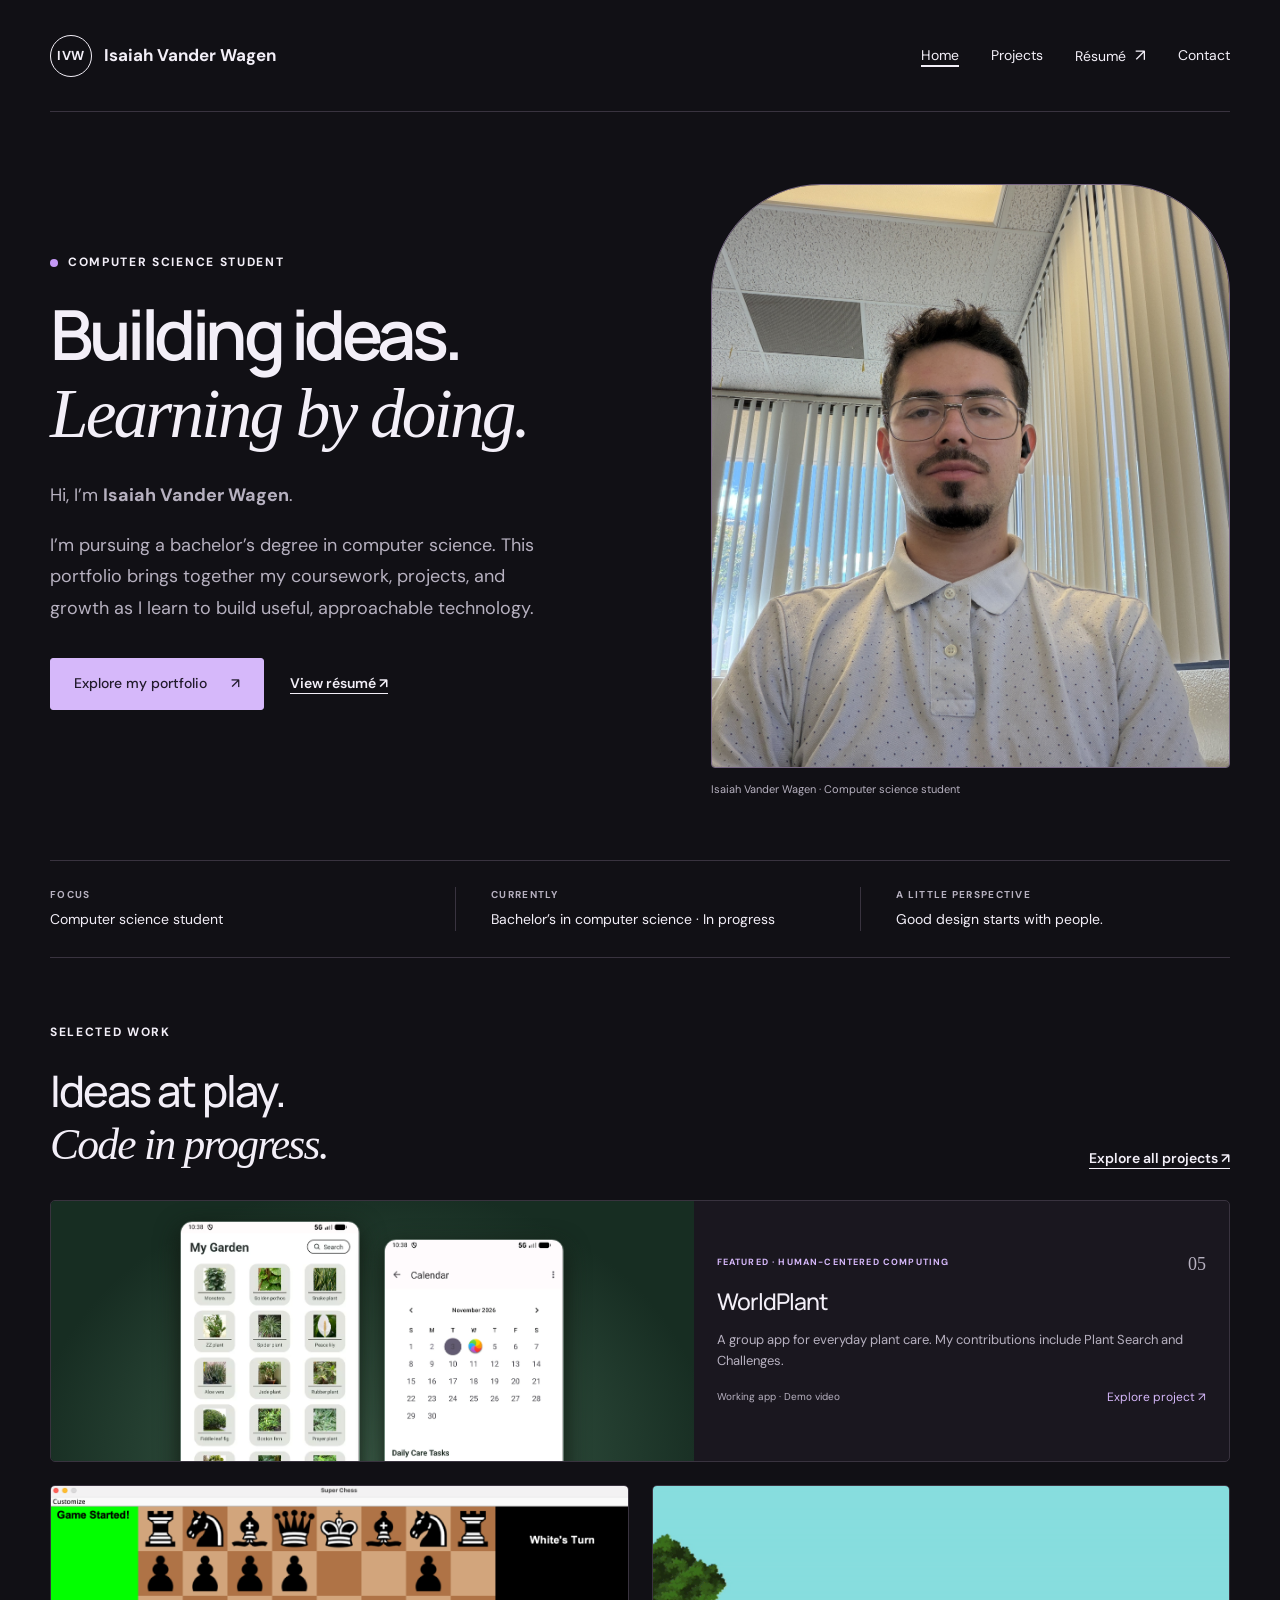
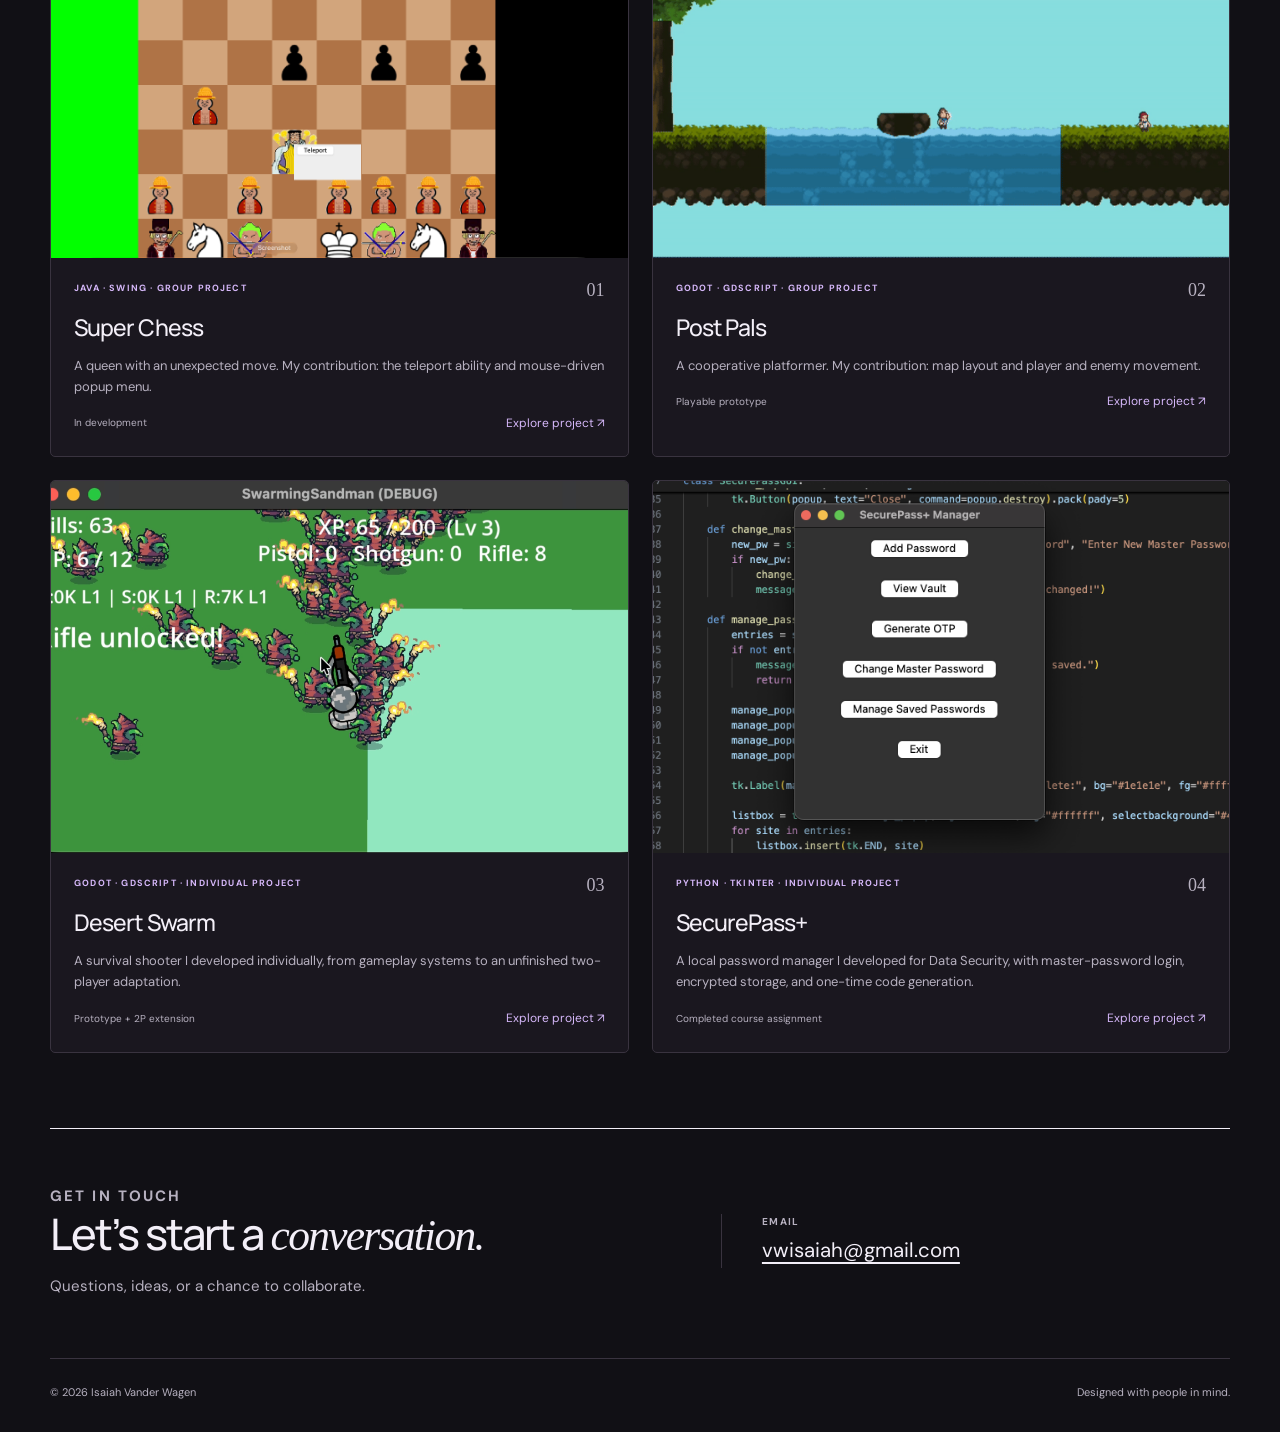
==== commit 9110b2d0: "Feature WorldPlant in the portfolio" ====
--- a/index.html
+++ b/index.html
@@ -5,6 +5,6 @@
 <main id="main"><section class="hero" aria-labelledby="intro-heading"><div class="intro"><p class="eyebrow"><span class="dot"></span><span data-profile="field">Computer science student</span></p><h1 id="intro-heading">Building ideas.<br><em>Learning by doing.</em></h1><p class="lead">Hi, I’m <strong data-profile="name">Isaiah Vander Wagen</strong>.</p><p class="lead" data-profile="bio">I’m pursuing a bachelor’s degree in computer science. This portfolio brings together my coursework, projects, and growth as I learn to build useful, approachable technology.</p><div class="actions"><a class="button" href="./projects.html">Explore my portfolio <span aria-hidden="true">↗</span></a><a class="text-link" href="./resume.pdf" data-resume target="_blank" rel="noopener noreferrer">View résumé <span aria-hidden="true">↗</span><span class="sr-only"> (opens in a new tab)</span></a></div></div>
 <figure class="portrait"><img src="portrait.jpg" alt="Portrait of Isaiah Vander Wagen" width="2316" height="3088" fetchpriority="high"><figcaption>Isaiah Vander Wagen · Computer science student</figcaption></figure></section>
 <section class="about-strip" aria-label="At a glance"><div><span class="label">Focus</span><p data-profile="field">Computer science student</p></div><div><span class="label">Currently</span><p data-profile="location">Bachelor’s in computer science · In progress</p></div><div><span class="label">A little perspective</span><p>Good design starts with people.</p></div></section>
-<section class="selected-projects" aria-labelledby="work-heading"><div class="section-heading"><div><p class="eyebrow">Selected work</p><h2 id="work-heading">Ideas at play.<br><em>Code in progress.</em></h2></div><a class="text-link" href="./projects.html">Explore all projects ↗</a></div><div class="selected-projects-grid project-grid-four"><a class="chess-card game-project-card" href="./super-chess.html"><img src="chess-teleport.png" alt="Super Chess with the queen’s Teleport menu open" width="2584" height="1668" loading="lazy"><div class="chess-card-content"><div class="project-card-top"><span class="label">Java · Swing · Group project</span><span>01</span></div><h3>Super Chess</h3><p>A queen with an unexpected move. My contribution: the teleport ability and mouse-driven popup menu.</p><div class="project-card-bottom"><span>In development</span><span class="card-link">Explore project ↗</span></div></div></a><a class="chess-card game-project-card" href="./post-pals.html"><img src="post-pals-gameplay.png" alt="Two Post Pals characters navigating a platforming level" width="800" height="450" loading="lazy"><div class="chess-card-content"><div class="project-card-top"><span class="label">Godot · GDScript · Group project</span><span>02</span></div><h3>Post Pals</h3><p>A cooperative platformer. My contribution: map layout and player and enemy movement.</p><div class="project-card-bottom"><span>Playable prototype</span><span class="card-link">Explore project ↗</span></div></div></a><a class="chess-card game-project-card" href="./desert-swarm.html"><img src="desert-swarm-rifle.png" alt="Desert Swarm survival gameplay with the rifle unlocked" width="2076" height="1266" loading="lazy"><div class="chess-card-content"><div class="project-card-top"><span class="label">Godot · GDScript · Individual project</span><span>03</span></div><h3>Desert Swarm</h3><p>A survival shooter I developed individually, from gameplay systems to an unfinished two-player adaptation.</p><div class="project-card-bottom"><span>Prototype + 2P extension</span><span class="card-link">Explore project ↗</span></div></div></a><a class="chess-card game-project-card" href="./securepass.html"><img src="securepass-main.png" alt="SecurePass+ password manager’s main window" width="1378" height="896" loading="lazy"><div class="chess-card-content"><div class="project-card-top"><span class="label">Python · Tkinter · Individual project</span><span>04</span></div><h3>SecurePass+</h3><p>A local password manager I developed for Data Security, with master-password login, encrypted storage, and one-time code generation.</p><div class="project-card-bottom"><span>Completed course assignment</span><span class="card-link">Explore project ↗</span></div></div></a></div></section>
+<section class="selected-projects" aria-labelledby="work-heading"><div class="section-heading"><div><p class="eyebrow">Selected work</p><h2 id="work-heading">Ideas at play.<br><em>Code in progress.</em></h2></div><a class="text-link" href="./projects.html">Explore all projects ↗</a></div><div class="selected-projects-grid project-grid-four"><a class="chess-card game-project-card worldplant-card" href="./worldplant.html"><div class="worldplant-card-media"><img src="worldplant-garden.png" alt="WorldPlant’s My Garden screen with a grid of houseplant photos" width="405" height="900" loading="lazy"><img src="worldplant-calendar.png" alt="WorldPlant calendar with daily care tasks" width="405" height="900" loading="lazy"></div><div class="chess-card-content"><div class="project-card-top"><span class="label">Featured · Human-Centered Computing</span><span>05</span></div><h3>WorldPlant</h3><p>A group app for everyday plant care. My contributions include Plant Search and Challenges.</p><div class="project-card-bottom"><span>Working app · Demo video</span><span class="card-link">Explore project ↗</span></div></div></a><a class="chess-card game-project-card" href="./super-chess.html"><img src="chess-teleport.png" alt="Super Chess with the queen’s Teleport menu open" width="2584" height="1668" loading="lazy"><div class="chess-card-content"><div class="project-card-top"><span class="label">Java · Swing · Group project</span><span>01</span></div><h3>Super Chess</h3><p>A queen with an unexpected move. My contribution: the teleport ability and mouse-driven popup menu.</p><div class="project-card-bottom"><span>In development</span><span class="card-link">Explore project ↗</span></div></div></a><a class="chess-card game-project-card" href="./post-pals.html"><img src="post-pals-gameplay.png" alt="Two Post Pals characters navigating a platforming level" width="800" height="450" loading="lazy"><div class="chess-card-content"><div class="project-card-top"><span class="label">Godot · GDScript · Group project</span><span>02</span></div><h3>Post Pals</h3><p>A cooperative platformer. My contribution: map layout and player and enemy movement.</p><div class="project-card-bottom"><span>Playable prototype</span><span class="card-link">Explore project ↗</span></div></div></a><a class="chess-card game-project-card" href="./desert-swarm.html"><img src="desert-swarm-rifle.png" alt="Desert Swarm survival gameplay with the rifle unlocked" width="2076" height="1266" loading="lazy"><div class="chess-card-content"><div class="project-card-top"><span class="label">Godot · GDScript · Individual project</span><span>03</span></div><h3>Desert Swarm</h3><p>A survival shooter I developed individually, from gameplay systems to an unfinished two-player adaptation.</p><div class="project-card-bottom"><span>Prototype + 2P extension</span><span class="card-link">Explore project ↗</span></div></div></a><a class="chess-card game-project-card" href="./securepass.html"><img src="securepass-main.png" alt="SecurePass+ password manager’s main window" width="1378" height="896" loading="lazy"><div class="chess-card-content"><div class="project-card-top"><span class="label">Python · Tkinter · Individual project</span><span>04</span></div><h3>SecurePass+</h3><p>A local password manager I developed for Data Security, with master-password login, encrypted storage, and one-time code generation.</p><div class="project-card-bottom"><span>Completed course assignment</span><span class="card-link">Explore project ↗</span></div></div></a></div></section>
 <section class="contact" id="contact" aria-labelledby="contact-heading"><div><p class="eyebrow">Get in touch</p><h2 id="contact-heading">Let’s start a <em>conversation.</em></h2><p>Questions, ideas, or a chance to collaborate.</p></div><div class="contact-details"><span class="label">Email</span><a data-email href="mailto:vwisaiah@gmail.com">vwisaiah@gmail.com</a></div></section></main>
 <footer><span>© <span data-year>2026</span> <span data-profile="name">Isaiah Vander Wagen</span></span><span>Designed with people in mind.</span></footer></div></body></html>
--- a/case-study.css
+++ b/case-study.css
@@ -8,3 +8,15 @@
 
 /* Four selected projects and the SecurePass+ feature overview. */
 .selected-projects-grid.project-grid-four{grid-template-columns:repeat(2,minmax(0,1fr))}.security-features{display:grid;grid-template-columns:repeat(2,minmax(0,1fr));gap:0 36px;border-top:1px solid var(--line)}.security-features article{padding:30px 0;border-bottom:1px solid var(--line)}.security-features .step-number{font-size:27px;margin-bottom:12px}.security-features h3{font-size:22px;margin-bottom:10px}.security-features p{font-size:14px;line-height:1.7;color:var(--muted);max-width:450px;margin:0}@media(max-width:900px){.selected-projects-grid.project-grid-four{grid-template-columns:1fr}}@media(max-width:650px){.security-features{grid-template-columns:1fr}.security-features article{padding:24px 0}.security-features h3{font-size:20px}}
+
+/* WorldPlant featured card and portrait demo */
+.selected-projects-grid .worldplant-card{grid-column:1/-1;display:grid;grid-template-columns:minmax(0,1.2fr) minmax(0,1fr);align-items:center}
+.worldplant-card-media{display:flex;justify-content:center;align-items:flex-start;gap:clamp(10px,2.5vw,24px);height:clamp(170px,28vw,260px);overflow:hidden;padding:20px 18px 0;background:radial-gradient(ellipse at 50% 100%,#416550,#172d22 75%);}
+.worldplant-card .worldplant-card-media img,.selected-projects-grid .worldplant-card .worldplant-card-media img{width:min(42%,180px);height:auto;aspect-ratio:auto;object-fit:contain;border-radius:12px;border:1px solid #ffffff42;box-shadow:0 8px 25px #101810;flex:none}
+.worldplant-card-media img+img{margin-top:18px}
+.worldplant-demo{display:grid;grid-template-columns:minmax(200px,320px) minmax(0,1fr);align-items:center;gap:clamp(24px,7vw,80px)}
+.worldplant-demo .video-figure video{width:auto;max-width:100%;max-height:min(70vh,620px);aspect-ratio:536/1190;margin:auto}
+.worldplant-demo .video-figure figcaption{text-align:center}
+.worldplant-demo .case-prose{max-width:530px}
+#design .case-gallery{margin-top:26px}
+@media(max-width:650px){.selected-projects-grid .worldplant-card{display:block}.worldplant-demo{grid-template-columns:1fr;gap:24px}.worldplant-demo>div{grid-row:1}.worldplant-demo .video-figure video{max-height:min(70vh,570px)}}
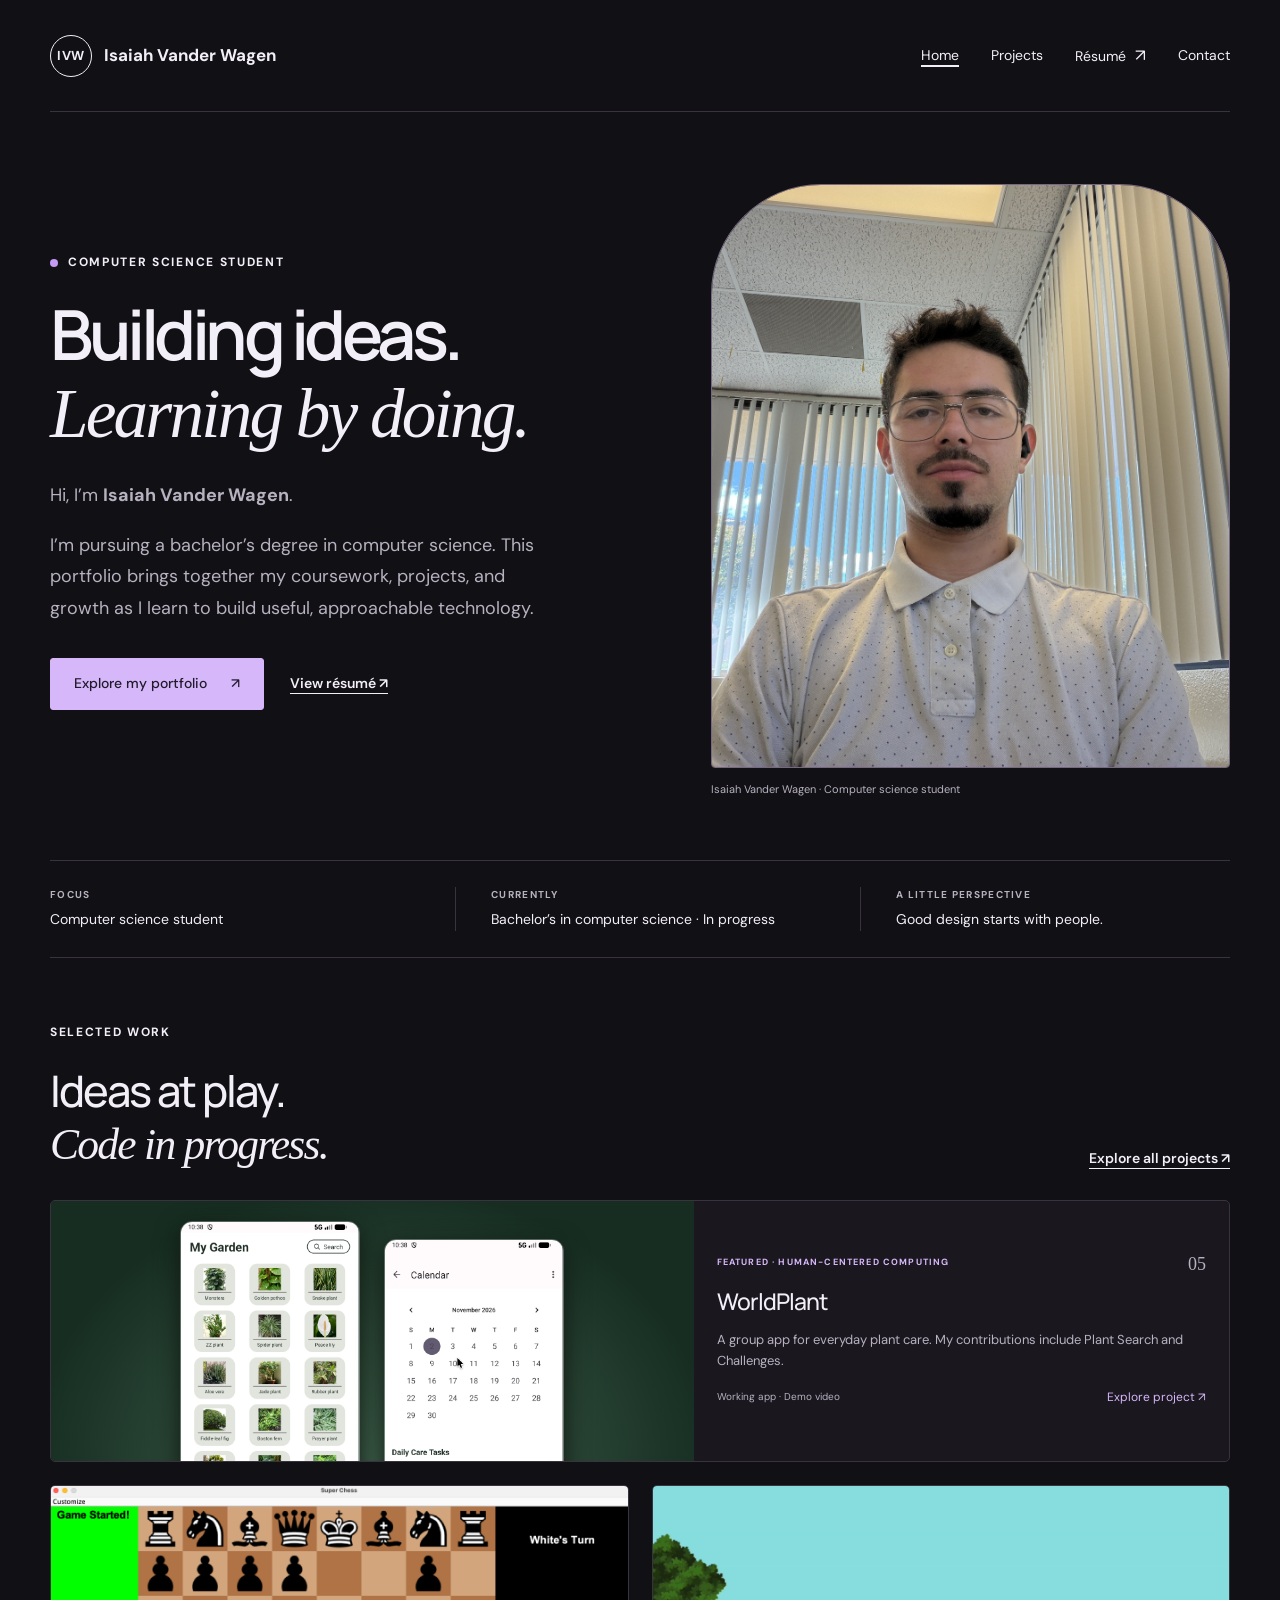
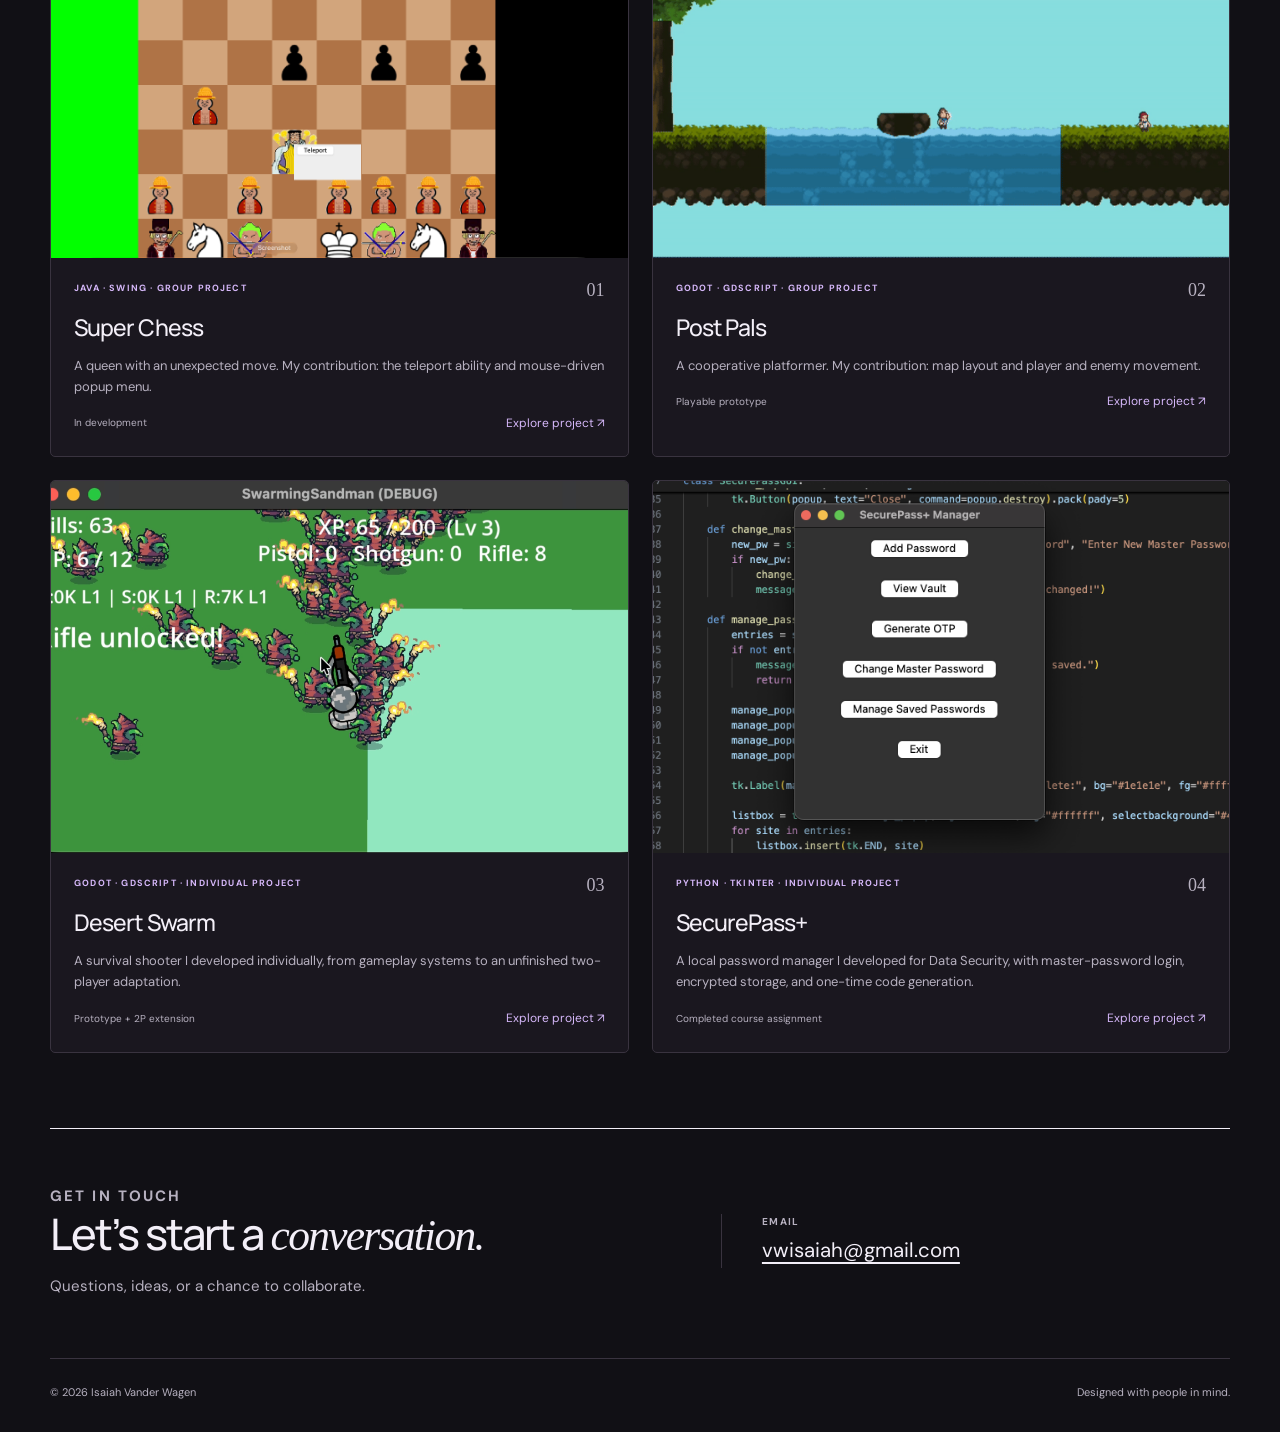
==== commit e274693b: "Refine WorldPlant screenshots and crop wireframe canvas labels" ====
--- a/index.html
+++ b/index.html
@@ -1,10 +1,10 @@
 <!doctype html>
-<html lang="en"><head><meta charset="utf-8"><meta name="viewport" content="width=device-width, initial-scale=1"><meta name="description" content="Isaiah Vander Wagen’s personal portfolio. Computer science coursework, projects, and design."><title>Isaiah Vander Wagen · Portfolio</title><link rel="icon" href="profile.svg" type="image/svg+xml"><link rel="stylesheet" href="style.css"><link rel="stylesheet" href="case-study.css"><script src="profile.js" defer></script></head>
+<html lang="en"><head><meta charset="utf-8"><meta name="viewport" content="width=device-width, initial-scale=1"><meta name="description" content="Isaiah Vander Wagen’s personal portfolio. Computer science coursework, projects, and design."><title>Isaiah Vander Wagen · Portfolio</title><link rel="icon" href="profile.svg" type="image/svg+xml"><link rel="stylesheet" href="style.css"><link rel="stylesheet" href="case-study.css?v=worldplant-clean-1"><script src="profile.js" defer></script></head>
 <body><a class="skip" href="#main">Skip to content</a><div class="shell">
 <header><a class="brand" href="./index.html" aria-label="Portfolio home"><span class="monogram" data-profile="initials">IVW</span><span data-profile="name">Isaiah Vander Wagen</span></a><nav aria-label="Main navigation"><a href="./index.html" aria-current="page">Home</a><a href="./projects.html">Projects</a><a href="./resume.pdf" data-resume target="_blank" rel="noopener noreferrer" aria-label="Résumé (opens in a new tab)">Résumé <span class="external" aria-hidden="true">↗</span></a><a href="#contact">Contact</a></nav></header>
 <main id="main"><section class="hero" aria-labelledby="intro-heading"><div class="intro"><p class="eyebrow"><span class="dot"></span><span data-profile="field">Computer science student</span></p><h1 id="intro-heading">Building ideas.<br><em>Learning by doing.</em></h1><p class="lead">Hi, I’m <strong data-profile="name">Isaiah Vander Wagen</strong>.</p><p class="lead" data-profile="bio">I’m pursuing a bachelor’s degree in computer science. This portfolio brings together my coursework, projects, and growth as I learn to build useful, approachable technology.</p><div class="actions"><a class="button" href="./projects.html">Explore my portfolio <span aria-hidden="true">↗</span></a><a class="text-link" href="./resume.pdf" data-resume target="_blank" rel="noopener noreferrer">View résumé <span aria-hidden="true">↗</span><span class="sr-only"> (opens in a new tab)</span></a></div></div>
 <figure class="portrait"><img src="portrait.jpg" alt="Portrait of Isaiah Vander Wagen" width="2316" height="3088" fetchpriority="high"><figcaption>Isaiah Vander Wagen · Computer science student</figcaption></figure></section>
 <section class="about-strip" aria-label="At a glance"><div><span class="label">Focus</span><p data-profile="field">Computer science student</p></div><div><span class="label">Currently</span><p data-profile="location">Bachelor’s in computer science · In progress</p></div><div><span class="label">A little perspective</span><p>Good design starts with people.</p></div></section>
-<section class="selected-projects" aria-labelledby="work-heading"><div class="section-heading"><div><p class="eyebrow">Selected work</p><h2 id="work-heading">Ideas at play.<br><em>Code in progress.</em></h2></div><a class="text-link" href="./projects.html">Explore all projects ↗</a></div><div class="selected-projects-grid project-grid-four"><a class="chess-card game-project-card worldplant-card" href="./worldplant.html"><div class="worldplant-card-media"><img src="worldplant-garden.png" alt="WorldPlant’s My Garden screen with a grid of houseplant photos" width="405" height="900" loading="lazy"><img src="worldplant-calendar.png" alt="WorldPlant calendar with daily care tasks" width="405" height="900" loading="lazy"></div><div class="chess-card-content"><div class="project-card-top"><span class="label">Featured · Human-Centered Computing</span><span>05</span></div><h3>WorldPlant</h3><p>A group app for everyday plant care. My contributions include Plant Search and Challenges.</p><div class="project-card-bottom"><span>Working app · Demo video</span><span class="card-link">Explore project ↗</span></div></div></a><a class="chess-card game-project-card" href="./super-chess.html"><img src="chess-teleport.png" alt="Super Chess with the queen’s Teleport menu open" width="2584" height="1668" loading="lazy"><div class="chess-card-content"><div class="project-card-top"><span class="label">Java · Swing · Group project</span><span>01</span></div><h3>Super Chess</h3><p>A queen with an unexpected move. My contribution: the teleport ability and mouse-driven popup menu.</p><div class="project-card-bottom"><span>In development</span><span class="card-link">Explore project ↗</span></div></div></a><a class="chess-card game-project-card" href="./post-pals.html"><img src="post-pals-gameplay.png" alt="Two Post Pals characters navigating a platforming level" width="800" height="450" loading="lazy"><div class="chess-card-content"><div class="project-card-top"><span class="label">Godot · GDScript · Group project</span><span>02</span></div><h3>Post Pals</h3><p>A cooperative platformer. My contribution: map layout and player and enemy movement.</p><div class="project-card-bottom"><span>Playable prototype</span><span class="card-link">Explore project ↗</span></div></div></a><a class="chess-card game-project-card" href="./desert-swarm.html"><img src="desert-swarm-rifle.png" alt="Desert Swarm survival gameplay with the rifle unlocked" width="2076" height="1266" loading="lazy"><div class="chess-card-content"><div class="project-card-top"><span class="label">Godot · GDScript · Individual project</span><span>03</span></div><h3>Desert Swarm</h3><p>A survival shooter I developed individually, from gameplay systems to an unfinished two-player adaptation.</p><div class="project-card-bottom"><span>Prototype + 2P extension</span><span class="card-link">Explore project ↗</span></div></div></a><a class="chess-card game-project-card" href="./securepass.html"><img src="securepass-main.png" alt="SecurePass+ password manager’s main window" width="1378" height="896" loading="lazy"><div class="chess-card-content"><div class="project-card-top"><span class="label">Python · Tkinter · Individual project</span><span>04</span></div><h3>SecurePass+</h3><p>A local password manager I developed for Data Security, with master-password login, encrypted storage, and one-time code generation.</p><div class="project-card-bottom"><span>Completed course assignment</span><span class="card-link">Explore project ↗</span></div></div></a></div></section>
+<section class="selected-projects" aria-labelledby="work-heading"><div class="section-heading"><div><p class="eyebrow">Selected work</p><h2 id="work-heading">Ideas at play.<br><em>Code in progress.</em></h2></div><a class="text-link" href="./projects.html">Explore all projects ↗</a></div><div class="selected-projects-grid project-grid-four"><a class="chess-card game-project-card worldplant-card" href="./worldplant.html"><div class="worldplant-card-media"><img src="worldplant-garden-clean.png" alt="WorldPlant’s My Garden screen with a grid of houseplant photos" width="405" height="900" loading="lazy"><img src="worldplant-calendar-clean.png" alt="WorldPlant calendar with daily care tasks" width="405" height="900" loading="lazy"></div><div class="chess-card-content"><div class="project-card-top"><span class="label">Featured · Human-Centered Computing</span><span>05</span></div><h3>WorldPlant</h3><p>A group app for everyday plant care. My contributions include Plant Search and Challenges.</p><div class="project-card-bottom"><span>Working app · Demo video</span><span class="card-link">Explore project ↗</span></div></div></a><a class="chess-card game-project-card" href="./super-chess.html"><img src="chess-teleport.png" alt="Super Chess with the queen’s Teleport menu open" width="2584" height="1668" loading="lazy"><div class="chess-card-content"><div class="project-card-top"><span class="label">Java · Swing · Group project</span><span>01</span></div><h3>Super Chess</h3><p>A queen with an unexpected move. My contribution: the teleport ability and mouse-driven popup menu.</p><div class="project-card-bottom"><span>In development</span><span class="card-link">Explore project ↗</span></div></div></a><a class="chess-card game-project-card" href="./post-pals.html"><img src="post-pals-gameplay.png" alt="Two Post Pals characters navigating a platforming level" width="800" height="450" loading="lazy"><div class="chess-card-content"><div class="project-card-top"><span class="label">Godot · GDScript · Group project</span><span>02</span></div><h3>Post Pals</h3><p>A cooperative platformer. My contribution: map layout and player and enemy movement.</p><div class="project-card-bottom"><span>Playable prototype</span><span class="card-link">Explore project ↗</span></div></div></a><a class="chess-card game-project-card" href="./desert-swarm.html"><img src="desert-swarm-rifle.png" alt="Desert Swarm survival gameplay with the rifle unlocked" width="2076" height="1266" loading="lazy"><div class="chess-card-content"><div class="project-card-top"><span class="label">Godot · GDScript · Individual project</span><span>03</span></div><h3>Desert Swarm</h3><p>A survival shooter I developed individually, from gameplay systems to an unfinished two-player adaptation.</p><div class="project-card-bottom"><span>Prototype + 2P extension</span><span class="card-link">Explore project ↗</span></div></div></a><a class="chess-card game-project-card" href="./securepass.html"><img src="securepass-main.png" alt="SecurePass+ password manager’s main window" width="1378" height="896" loading="lazy"><div class="chess-card-content"><div class="project-card-top"><span class="label">Python · Tkinter · Individual project</span><span>04</span></div><h3>SecurePass+</h3><p>A local password manager I developed for Data Security, with master-password login, encrypted storage, and one-time code generation.</p><div class="project-card-bottom"><span>Completed course assignment</span><span class="card-link">Explore project ↗</span></div></div></a></div></section>
 <section class="contact" id="contact" aria-labelledby="contact-heading"><div><p class="eyebrow">Get in touch</p><h2 id="contact-heading">Let’s start a <em>conversation.</em></h2><p>Questions, ideas, or a chance to collaborate.</p></div><div class="contact-details"><span class="label">Email</span><a data-email href="mailto:vwisaiah@gmail.com">vwisaiah@gmail.com</a></div></section></main>
 <footer><span>© <span data-year>2026</span> <span data-profile="name">Isaiah Vander Wagen</span></span><span>Designed with people in mind.</span></footer></div></body></html>
--- a/case-study.css
+++ b/case-study.css
@@ -20,3 +20,16 @@
 .worldplant-demo .case-prose{max-width:530px}
 #design .case-gallery{margin-top:26px}
 @media(max-width:650px){.selected-projects-grid .worldplant-card{display:block}.worldplant-demo{grid-template-columns:1fr;gap:24px}.worldplant-demo>div{grid-row:1}.worldplant-demo .video-figure video{max-height:min(70vh,570px)}}
+
+/* Keep low-resolution wireframes near their original size and crop Figma canvas labels. */
+.worldplant-wireframes{grid-template-columns:repeat(3,minmax(0,1fr));align-items:start;gap:24px}
+.worldplant-wireframes .image-button{display:flex;flex-direction:column;align-items:center;justify-content:center;padding:18px 12px 12px;min-height:264px;background:#201f1f;gap:12px}
+.wireframe-viewport{position:relative;display:block;overflow:hidden;width:min(100%,var(--crop-width));flex:none}
+.image-button .wireframe-viewport img,.screenshot-dialog .wireframe-viewport img{position:absolute;max-width:none;height:auto;display:block;margin:0;transition:none}
+.worldplant-wireframes .zoom-hint{position:static;align-self:flex-end;padding:5px 8px;font-size:10px}
+.screenshot-dialog.wireframe-dialog{width:min(600px,94vw)}
+.screenshot-dialog.wireframe-dialog .wireframe-viewport{margin:20px auto}
+@media(max-width:1050px){.worldplant-wireframes{grid-template-columns:repeat(2,minmax(0,1fr))}}
+@media(max-width:650px){.worldplant-wireframes{grid-template-columns:1fr}.worldplant-wireframes .image-button{min-height:0}}
+
+.worldplant-wireframes .image-button:hover img{filter:none}
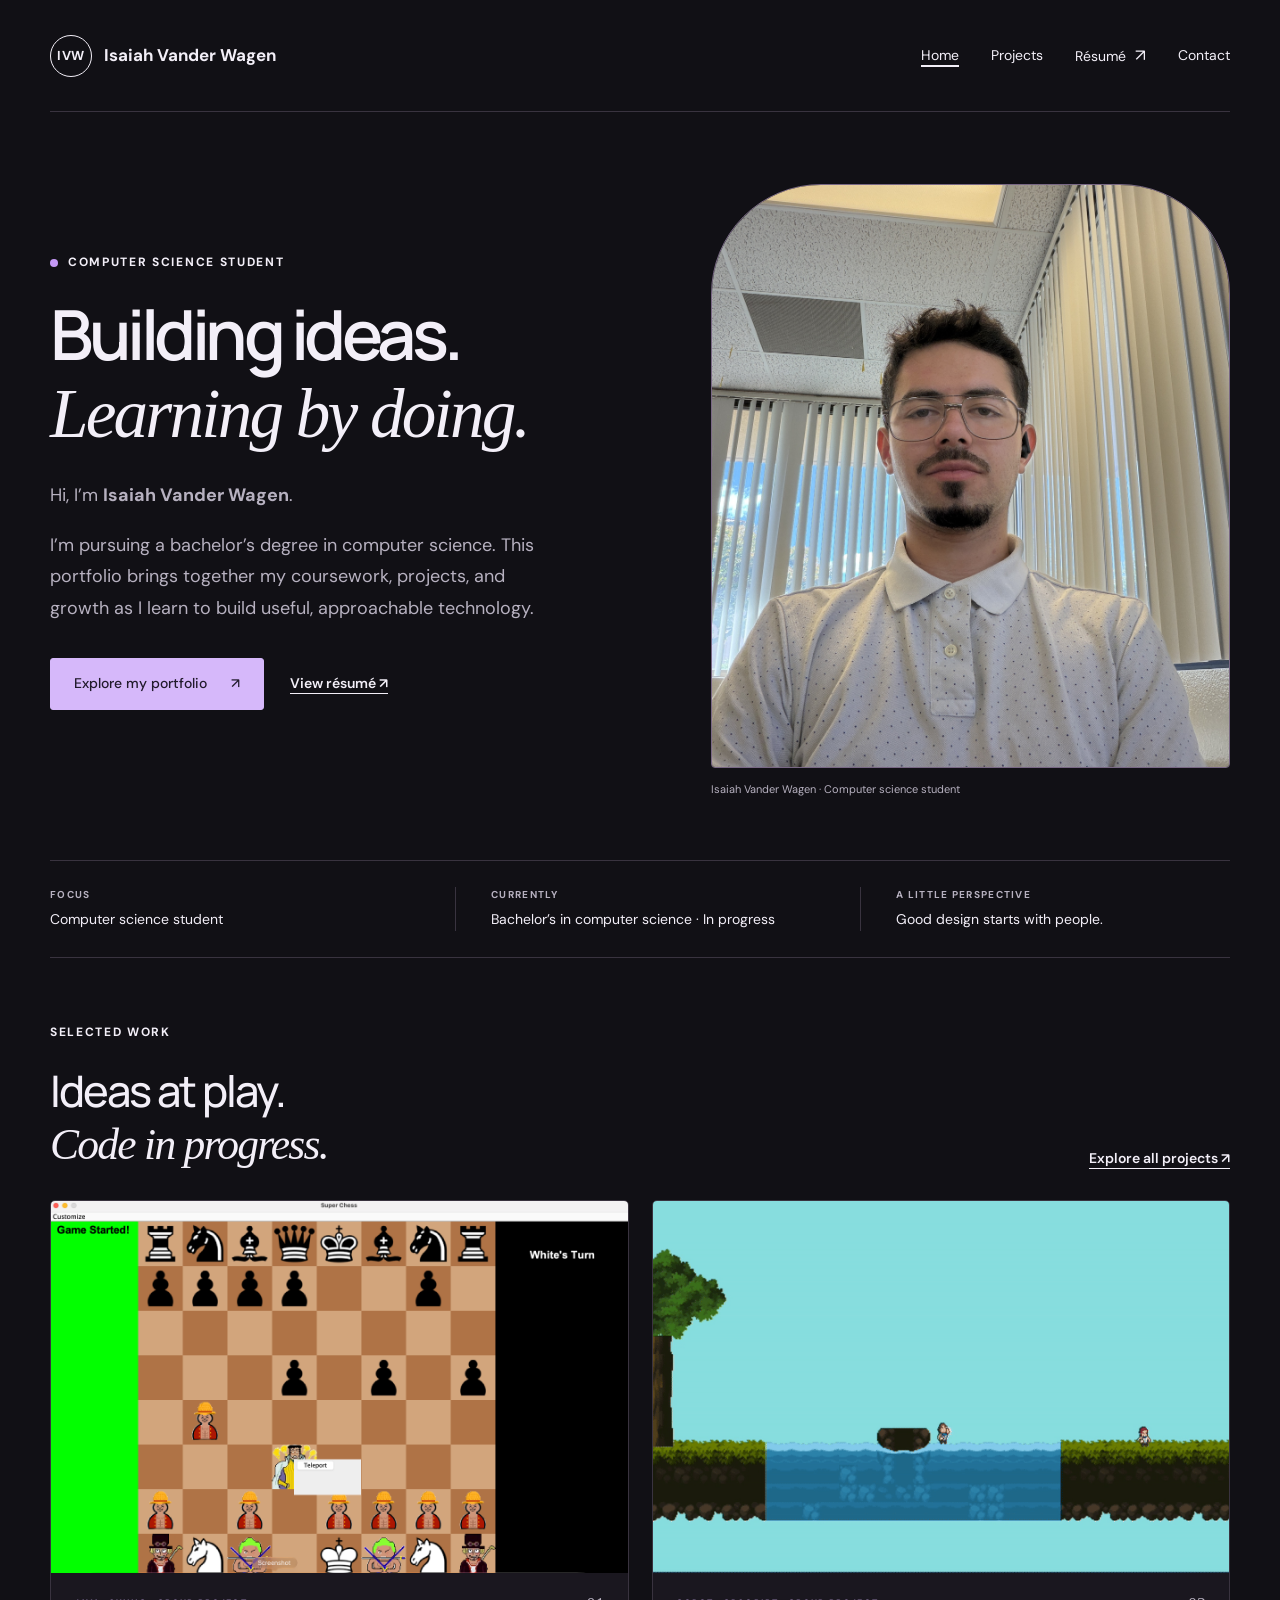
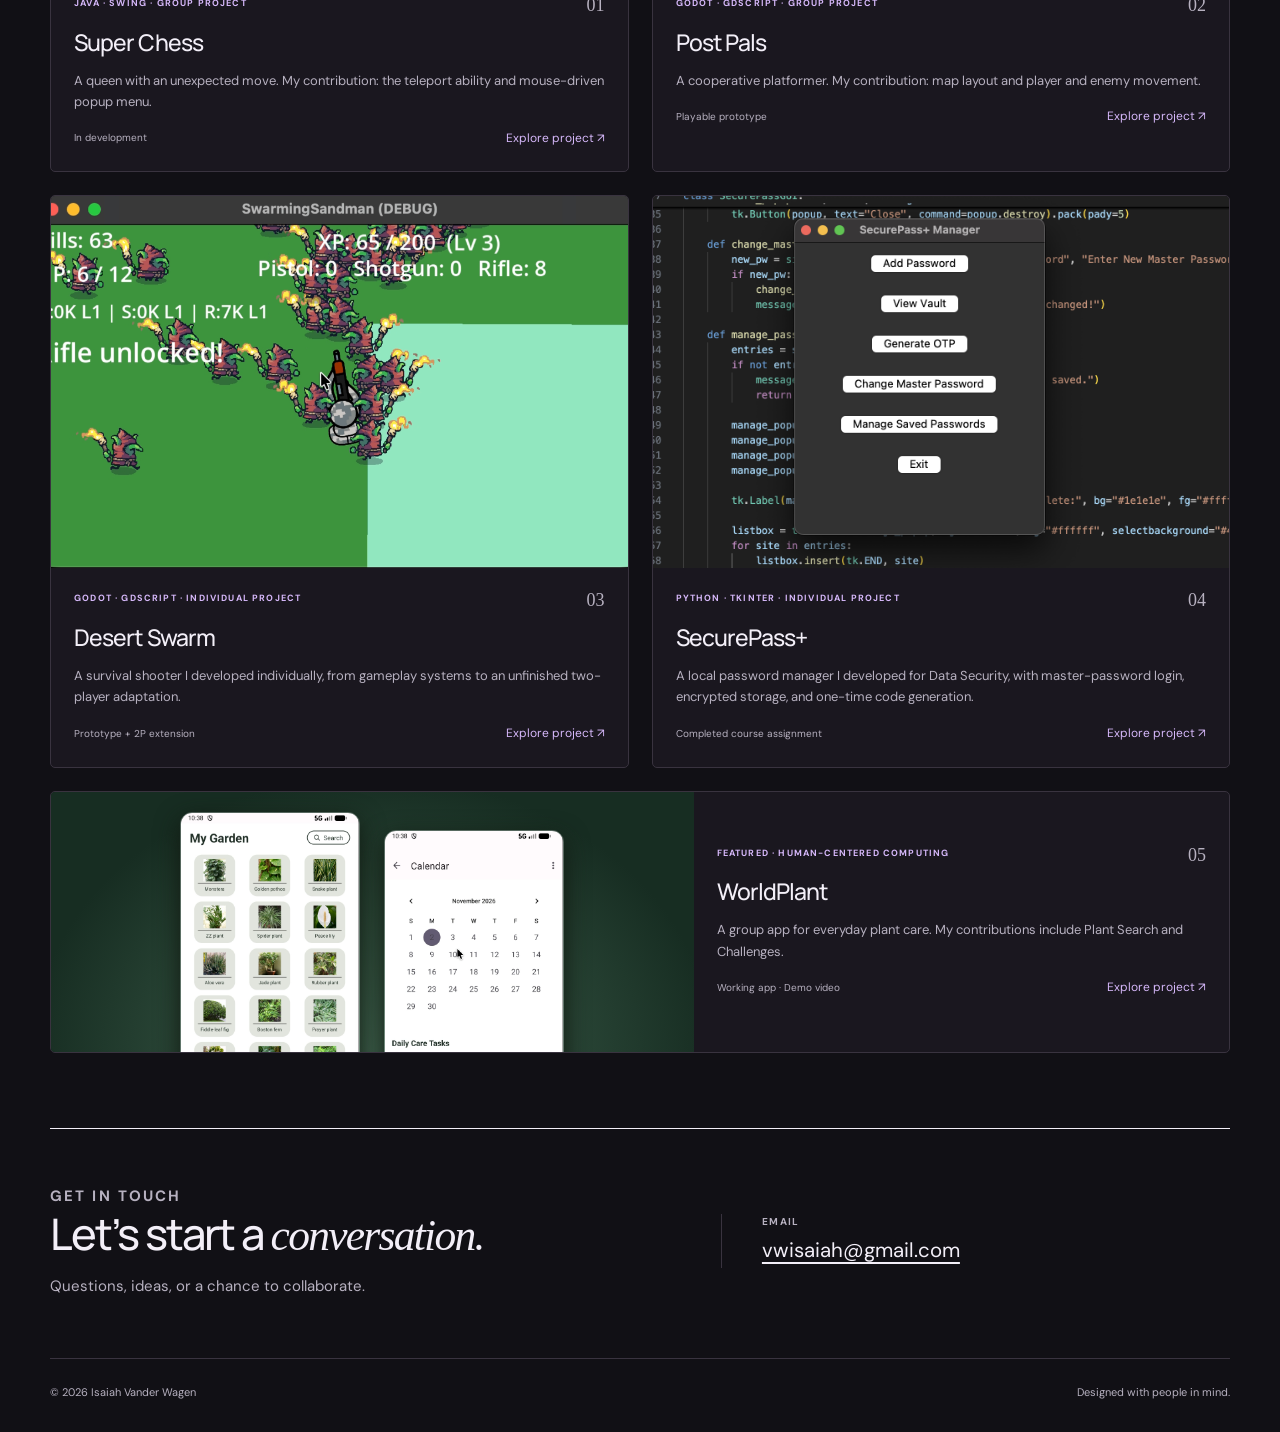
==== commit 315d2f91: "Place WorldPlant fifth in the portfolio project order" ====
--- a/index.html
+++ b/index.html
@@ -5,6 +5,6 @@
 <main id="main"><section class="hero" aria-labelledby="intro-heading"><div class="intro"><p class="eyebrow"><span class="dot"></span><span data-profile="field">Computer science student</span></p><h1 id="intro-heading">Building ideas.<br><em>Learning by doing.</em></h1><p class="lead">Hi, I’m <strong data-profile="name">Isaiah Vander Wagen</strong>.</p><p class="lead" data-profile="bio">I’m pursuing a bachelor’s degree in computer science. This portfolio brings together my coursework, projects, and growth as I learn to build useful, approachable technology.</p><div class="actions"><a class="button" href="./projects.html">Explore my portfolio <span aria-hidden="true">↗</span></a><a class="text-link" href="./resume.pdf" data-resume target="_blank" rel="noopener noreferrer">View résumé <span aria-hidden="true">↗</span><span class="sr-only"> (opens in a new tab)</span></a></div></div>
 <figure class="portrait"><img src="portrait.jpg" alt="Portrait of Isaiah Vander Wagen" width="2316" height="3088" fetchpriority="high"><figcaption>Isaiah Vander Wagen · Computer science student</figcaption></figure></section>
 <section class="about-strip" aria-label="At a glance"><div><span class="label">Focus</span><p data-profile="field">Computer science student</p></div><div><span class="label">Currently</span><p data-profile="location">Bachelor’s in computer science · In progress</p></div><div><span class="label">A little perspective</span><p>Good design starts with people.</p></div></section>
-<section class="selected-projects" aria-labelledby="work-heading"><div class="section-heading"><div><p class="eyebrow">Selected work</p><h2 id="work-heading">Ideas at play.<br><em>Code in progress.</em></h2></div><a class="text-link" href="./projects.html">Explore all projects ↗</a></div><div class="selected-projects-grid project-grid-four"><a class="chess-card game-project-card worldplant-card" href="./worldplant.html"><div class="worldplant-card-media"><img src="worldplant-garden-clean.png" alt="WorldPlant’s My Garden screen with a grid of houseplant photos" width="405" height="900" loading="lazy"><img src="worldplant-calendar-clean.png" alt="WorldPlant calendar with daily care tasks" width="405" height="900" loading="lazy"></div><div class="chess-card-content"><div class="project-card-top"><span class="label">Featured · Human-Centered Computing</span><span>05</span></div><h3>WorldPlant</h3><p>A group app for everyday plant care. My contributions include Plant Search and Challenges.</p><div class="project-card-bottom"><span>Working app · Demo video</span><span class="card-link">Explore project ↗</span></div></div></a><a class="chess-card game-project-card" href="./super-chess.html"><img src="chess-teleport.png" alt="Super Chess with the queen’s Teleport menu open" width="2584" height="1668" loading="lazy"><div class="chess-card-content"><div class="project-card-top"><span class="label">Java · Swing · Group project</span><span>01</span></div><h3>Super Chess</h3><p>A queen with an unexpected move. My contribution: the teleport ability and mouse-driven popup menu.</p><div class="project-card-bottom"><span>In development</span><span class="card-link">Explore project ↗</span></div></div></a><a class="chess-card game-project-card" href="./post-pals.html"><img src="post-pals-gameplay.png" alt="Two Post Pals characters navigating a platforming level" width="800" height="450" loading="lazy"><div class="chess-card-content"><div class="project-card-top"><span class="label">Godot · GDScript · Group project</span><span>02</span></div><h3>Post Pals</h3><p>A cooperative platformer. My contribution: map layout and player and enemy movement.</p><div class="project-card-bottom"><span>Playable prototype</span><span class="card-link">Explore project ↗</span></div></div></a><a class="chess-card game-project-card" href="./desert-swarm.html"><img src="desert-swarm-rifle.png" alt="Desert Swarm survival gameplay with the rifle unlocked" width="2076" height="1266" loading="lazy"><div class="chess-card-content"><div class="project-card-top"><span class="label">Godot · GDScript · Individual project</span><span>03</span></div><h3>Desert Swarm</h3><p>A survival shooter I developed individually, from gameplay systems to an unfinished two-player adaptation.</p><div class="project-card-bottom"><span>Prototype + 2P extension</span><span class="card-link">Explore project ↗</span></div></div></a><a class="chess-card game-project-card" href="./securepass.html"><img src="securepass-main.png" alt="SecurePass+ password manager’s main window" width="1378" height="896" loading="lazy"><div class="chess-card-content"><div class="project-card-top"><span class="label">Python · Tkinter · Individual project</span><span>04</span></div><h3>SecurePass+</h3><p>A local password manager I developed for Data Security, with master-password login, encrypted storage, and one-time code generation.</p><div class="project-card-bottom"><span>Completed course assignment</span><span class="card-link">Explore project ↗</span></div></div></a></div></section>
+<section class="selected-projects" aria-labelledby="work-heading"><div class="section-heading"><div><p class="eyebrow">Selected work</p><h2 id="work-heading">Ideas at play.<br><em>Code in progress.</em></h2></div><a class="text-link" href="./projects.html">Explore all projects ↗</a></div><div class="selected-projects-grid project-grid-four"><a class="chess-card game-project-card" href="./super-chess.html"><img src="chess-teleport.png" alt="Super Chess with the queen’s Teleport menu open" width="2584" height="1668" loading="lazy"><div class="chess-card-content"><div class="project-card-top"><span class="label">Java · Swing · Group project</span><span>01</span></div><h3>Super Chess</h3><p>A queen with an unexpected move. My contribution: the teleport ability and mouse-driven popup menu.</p><div class="project-card-bottom"><span>In development</span><span class="card-link">Explore project ↗</span></div></div></a><a class="chess-card game-project-card" href="./post-pals.html"><img src="post-pals-gameplay.png" alt="Two Post Pals characters navigating a platforming level" width="800" height="450" loading="lazy"><div class="chess-card-content"><div class="project-card-top"><span class="label">Godot · GDScript · Group project</span><span>02</span></div><h3>Post Pals</h3><p>A cooperative platformer. My contribution: map layout and player and enemy movement.</p><div class="project-card-bottom"><span>Playable prototype</span><span class="card-link">Explore project ↗</span></div></div></a><a class="chess-card game-project-card" href="./desert-swarm.html"><img src="desert-swarm-rifle.png" alt="Desert Swarm survival gameplay with the rifle unlocked" width="2076" height="1266" loading="lazy"><div class="chess-card-content"><div class="project-card-top"><span class="label">Godot · GDScript · Individual project</span><span>03</span></div><h3>Desert Swarm</h3><p>A survival shooter I developed individually, from gameplay systems to an unfinished two-player adaptation.</p><div class="project-card-bottom"><span>Prototype + 2P extension</span><span class="card-link">Explore project ↗</span></div></div></a><a class="chess-card game-project-card" href="./securepass.html"><img src="securepass-main.png" alt="SecurePass+ password manager’s main window" width="1378" height="896" loading="lazy"><div class="chess-card-content"><div class="project-card-top"><span class="label">Python · Tkinter · Individual project</span><span>04</span></div><h3>SecurePass+</h3><p>A local password manager I developed for Data Security, with master-password login, encrypted storage, and one-time code generation.</p><div class="project-card-bottom"><span>Completed course assignment</span><span class="card-link">Explore project ↗</span></div></div></a><a class="chess-card game-project-card worldplant-card" href="./worldplant.html"><div class="worldplant-card-media"><img src="worldplant-garden-clean.png" alt="WorldPlant’s My Garden screen with a grid of houseplant photos" width="405" height="900" loading="lazy"><img src="worldplant-calendar-clean.png" alt="WorldPlant calendar with daily care tasks" width="405" height="900" loading="lazy"></div><div class="chess-card-content"><div class="project-card-top"><span class="label">Featured · Human-Centered Computing</span><span>05</span></div><h3>WorldPlant</h3><p>A group app for everyday plant care. My contributions include Plant Search and Challenges.</p><div class="project-card-bottom"><span>Working app · Demo video</span><span class="card-link">Explore project ↗</span></div></div></a></div></section>
 <section class="contact" id="contact" aria-labelledby="contact-heading"><div><p class="eyebrow">Get in touch</p><h2 id="contact-heading">Let’s start a <em>conversation.</em></h2><p>Questions, ideas, or a chance to collaborate.</p></div><div class="contact-details"><span class="label">Email</span><a data-email href="mailto:vwisaiah@gmail.com">vwisaiah@gmail.com</a></div></section></main>
 <footer><span>© <span data-year>2026</span> <span data-profile="name">Isaiah Vander Wagen</span></span><span>Designed with people in mind.</span></footer></div></body></html>
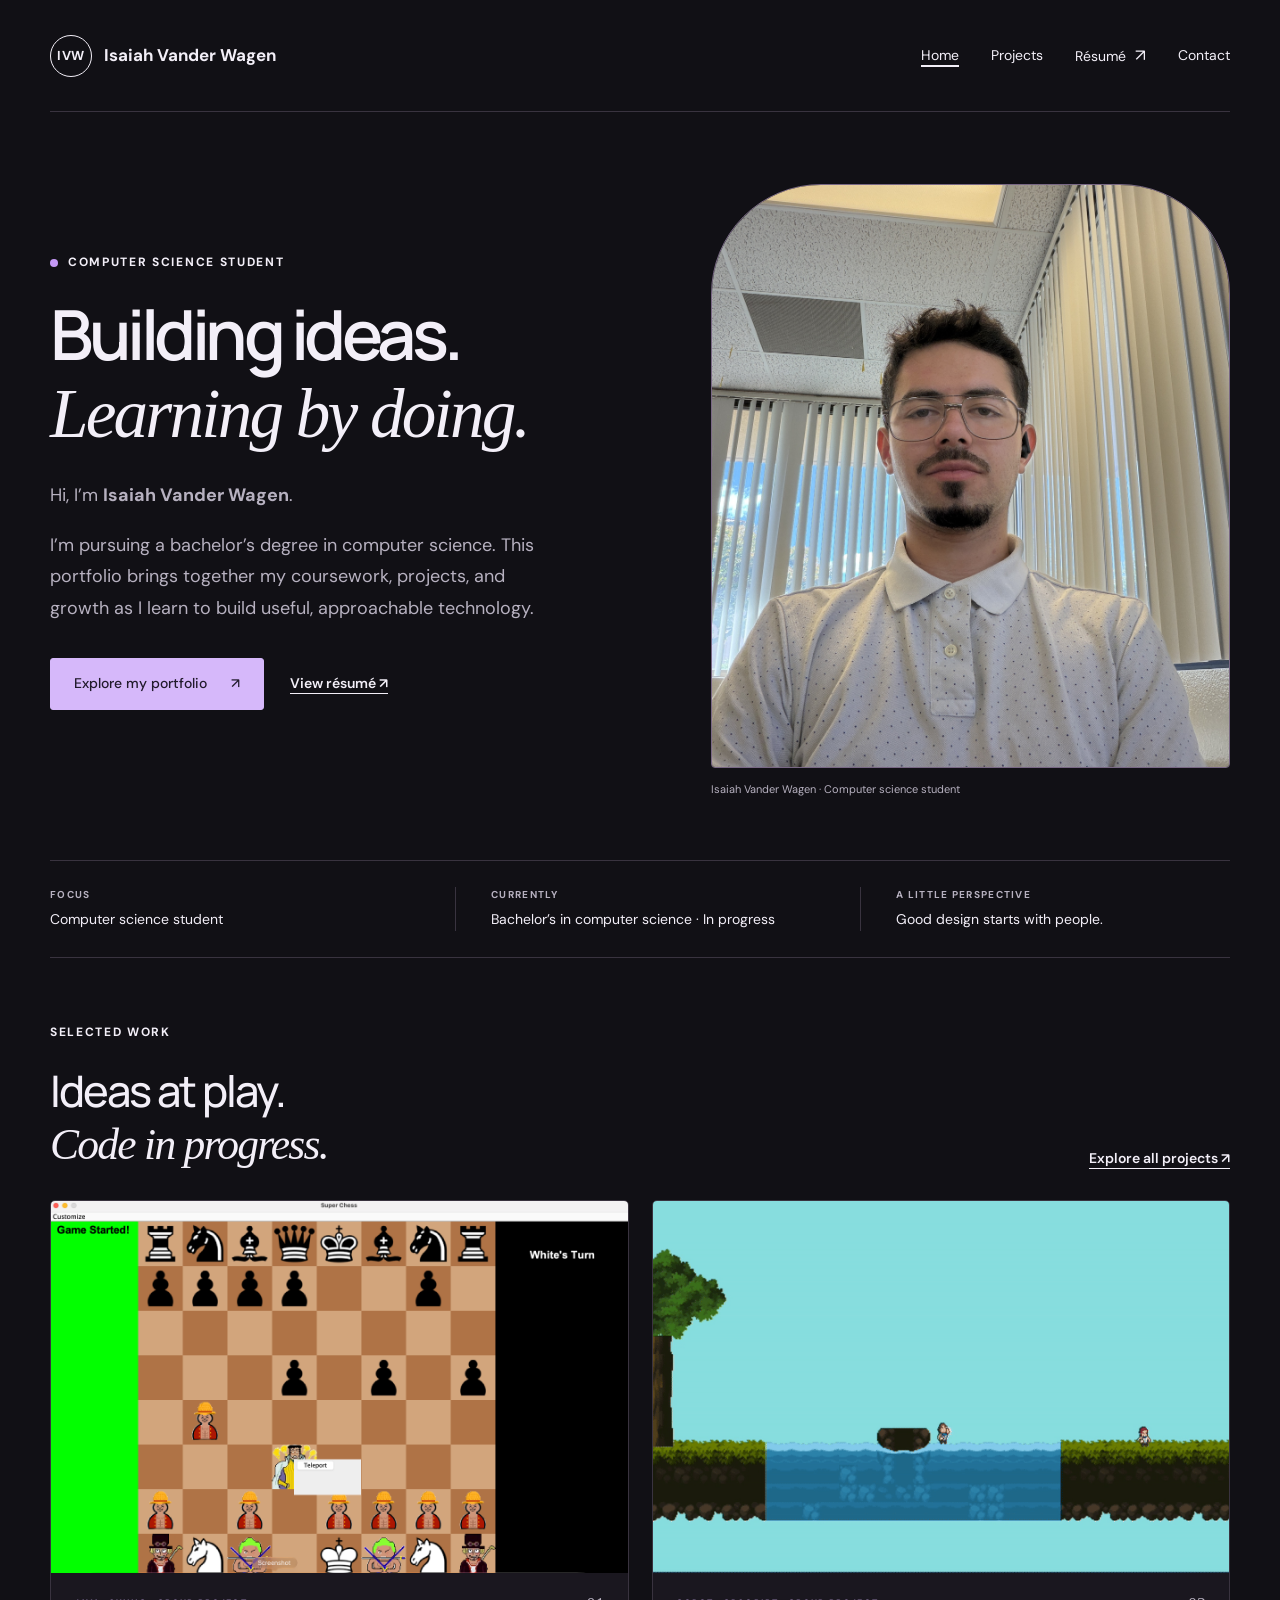
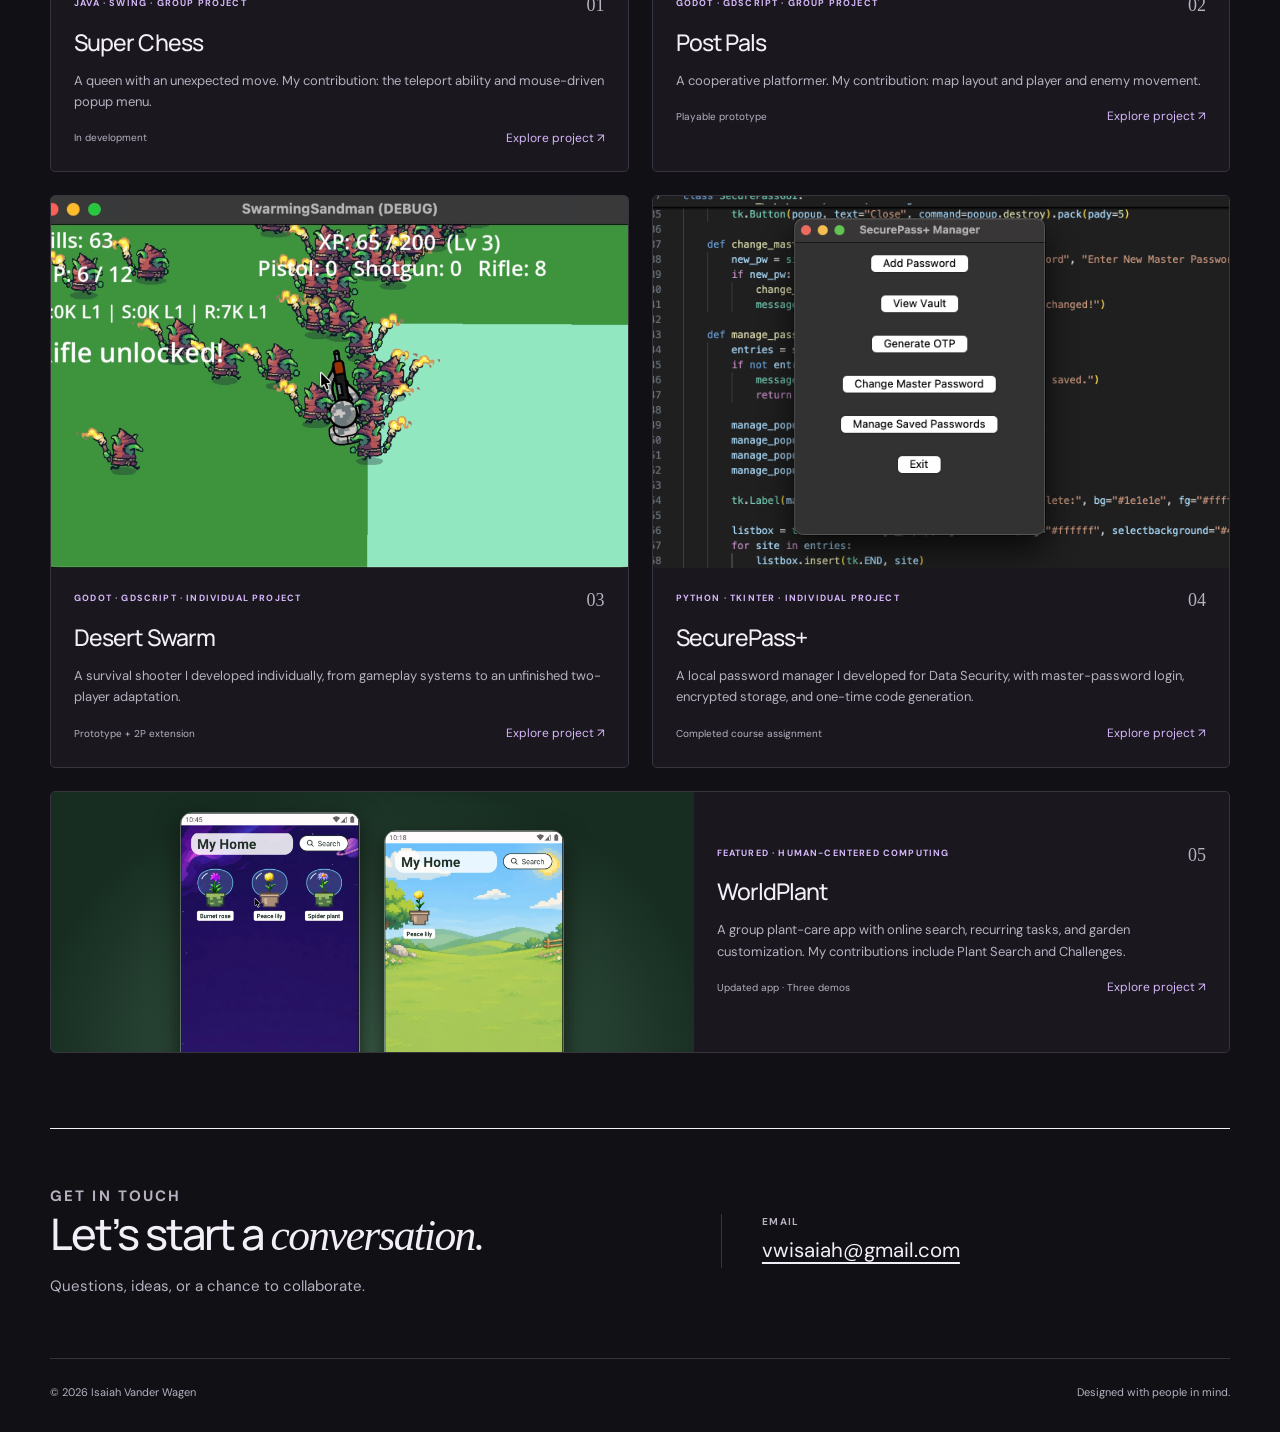
==== commit 67659de0: "Refresh WorldPlant with current feature demos and public app repository" ====
--- a/index.html
+++ b/index.html
@@ -1,10 +1,10 @@
 <!doctype html>
-<html lang="en"><head><meta charset="utf-8"><meta name="viewport" content="width=device-width, initial-scale=1"><meta name="description" content="Isaiah Vander Wagen’s personal portfolio. Computer science coursework, projects, and design."><title>Isaiah Vander Wagen · Portfolio</title><link rel="icon" href="profile.svg" type="image/svg+xml"><link rel="stylesheet" href="style.css"><link rel="stylesheet" href="case-study.css?v=worldplant-clean-1"><script src="profile.js" defer></script></head>
+<html lang="en"><head><meta charset="utf-8"><meta name="viewport" content="width=device-width, initial-scale=1"><meta name="description" content="Isaiah Vander Wagen’s personal portfolio. Computer science coursework, projects, and design."><title>Isaiah Vander Wagen · Portfolio</title><link rel="icon" href="profile.svg" type="image/svg+xml"><link rel="stylesheet" href="style.css"><link rel="stylesheet" href="case-study.css?v=worldplant-nov18"><script src="profile.js" defer></script></head>
 <body><a class="skip" href="#main">Skip to content</a><div class="shell">
 <header><a class="brand" href="./index.html" aria-label="Portfolio home"><span class="monogram" data-profile="initials">IVW</span><span data-profile="name">Isaiah Vander Wagen</span></a><nav aria-label="Main navigation"><a href="./index.html" aria-current="page">Home</a><a href="./projects.html">Projects</a><a href="./resume.pdf" data-resume target="_blank" rel="noopener noreferrer" aria-label="Résumé (opens in a new tab)">Résumé <span class="external" aria-hidden="true">↗</span></a><a href="#contact">Contact</a></nav></header>
 <main id="main"><section class="hero" aria-labelledby="intro-heading"><div class="intro"><p class="eyebrow"><span class="dot"></span><span data-profile="field">Computer science student</span></p><h1 id="intro-heading">Building ideas.<br><em>Learning by doing.</em></h1><p class="lead">Hi, I’m <strong data-profile="name">Isaiah Vander Wagen</strong>.</p><p class="lead" data-profile="bio">I’m pursuing a bachelor’s degree in computer science. This portfolio brings together my coursework, projects, and growth as I learn to build useful, approachable technology.</p><div class="actions"><a class="button" href="./projects.html">Explore my portfolio <span aria-hidden="true">↗</span></a><a class="text-link" href="./resume.pdf" data-resume target="_blank" rel="noopener noreferrer">View résumé <span aria-hidden="true">↗</span><span class="sr-only"> (opens in a new tab)</span></a></div></div>
 <figure class="portrait"><img src="portrait.jpg" alt="Portrait of Isaiah Vander Wagen" width="2316" height="3088" fetchpriority="high"><figcaption>Isaiah Vander Wagen · Computer science student</figcaption></figure></section>
 <section class="about-strip" aria-label="At a glance"><div><span class="label">Focus</span><p data-profile="field">Computer science student</p></div><div><span class="label">Currently</span><p data-profile="location">Bachelor’s in computer science · In progress</p></div><div><span class="label">A little perspective</span><p>Good design starts with people.</p></div></section>
-<section class="selected-projects" aria-labelledby="work-heading"><div class="section-heading"><div><p class="eyebrow">Selected work</p><h2 id="work-heading">Ideas at play.<br><em>Code in progress.</em></h2></div><a class="text-link" href="./projects.html">Explore all projects ↗</a></div><div class="selected-projects-grid project-grid-four"><a class="chess-card game-project-card" href="./super-chess.html"><img src="chess-teleport.png" alt="Super Chess with the queen’s Teleport menu open" width="2584" height="1668" loading="lazy"><div class="chess-card-content"><div class="project-card-top"><span class="label">Java · Swing · Group project</span><span>01</span></div><h3>Super Chess</h3><p>A queen with an unexpected move. My contribution: the teleport ability and mouse-driven popup menu.</p><div class="project-card-bottom"><span>In development</span><span class="card-link">Explore project ↗</span></div></div></a><a class="chess-card game-project-card" href="./post-pals.html"><img src="post-pals-gameplay.png" alt="Two Post Pals characters navigating a platforming level" width="800" height="450" loading="lazy"><div class="chess-card-content"><div class="project-card-top"><span class="label">Godot · GDScript · Group project</span><span>02</span></div><h3>Post Pals</h3><p>A cooperative platformer. My contribution: map layout and player and enemy movement.</p><div class="project-card-bottom"><span>Playable prototype</span><span class="card-link">Explore project ↗</span></div></div></a><a class="chess-card game-project-card" href="./desert-swarm.html"><img src="desert-swarm-rifle.png" alt="Desert Swarm survival gameplay with the rifle unlocked" width="2076" height="1266" loading="lazy"><div class="chess-card-content"><div class="project-card-top"><span class="label">Godot · GDScript · Individual project</span><span>03</span></div><h3>Desert Swarm</h3><p>A survival shooter I developed individually, from gameplay systems to an unfinished two-player adaptation.</p><div class="project-card-bottom"><span>Prototype + 2P extension</span><span class="card-link">Explore project ↗</span></div></div></a><a class="chess-card game-project-card" href="./securepass.html"><img src="securepass-main.png" alt="SecurePass+ password manager’s main window" width="1378" height="896" loading="lazy"><div class="chess-card-content"><div class="project-card-top"><span class="label">Python · Tkinter · Individual project</span><span>04</span></div><h3>SecurePass+</h3><p>A local password manager I developed for Data Security, with master-password login, encrypted storage, and one-time code generation.</p><div class="project-card-bottom"><span>Completed course assignment</span><span class="card-link">Explore project ↗</span></div></div></a><a class="chess-card game-project-card worldplant-card" href="./worldplant.html"><div class="worldplant-card-media"><img src="worldplant-garden-clean.png" alt="WorldPlant’s My Garden screen with a grid of houseplant photos" width="405" height="900" loading="lazy"><img src="worldplant-calendar-clean.png" alt="WorldPlant calendar with daily care tasks" width="405" height="900" loading="lazy"></div><div class="chess-card-content"><div class="project-card-top"><span class="label">Featured · Human-Centered Computing</span><span>05</span></div><h3>WorldPlant</h3><p>A group app for everyday plant care. My contributions include Plant Search and Challenges.</p><div class="project-card-bottom"><span>Working app · Demo video</span><span class="card-link">Explore project ↗</span></div></div></a></div></section>
+<section class="selected-projects" aria-labelledby="work-heading"><div class="section-heading"><div><p class="eyebrow">Selected work</p><h2 id="work-heading">Ideas at play.<br><em>Code in progress.</em></h2></div><a class="text-link" href="./projects.html">Explore all projects ↗</a></div><div class="selected-projects-grid project-grid-four"><a class="chess-card game-project-card" href="./super-chess.html"><img src="chess-teleport.png" alt="Super Chess with the queen’s Teleport menu open" width="2584" height="1668" loading="lazy"><div class="chess-card-content"><div class="project-card-top"><span class="label">Java · Swing · Group project</span><span>01</span></div><h3>Super Chess</h3><p>A queen with an unexpected move. My contribution: the teleport ability and mouse-driven popup menu.</p><div class="project-card-bottom"><span>In development</span><span class="card-link">Explore project ↗</span></div></div></a><a class="chess-card game-project-card" href="./post-pals.html"><img src="post-pals-gameplay.png" alt="Two Post Pals characters navigating a platforming level" width="800" height="450" loading="lazy"><div class="chess-card-content"><div class="project-card-top"><span class="label">Godot · GDScript · Group project</span><span>02</span></div><h3>Post Pals</h3><p>A cooperative platformer. My contribution: map layout and player and enemy movement.</p><div class="project-card-bottom"><span>Playable prototype</span><span class="card-link">Explore project ↗</span></div></div></a><a class="chess-card game-project-card" href="./desert-swarm.html"><img src="desert-swarm-rifle.png" alt="Desert Swarm survival gameplay with the rifle unlocked" width="2076" height="1266" loading="lazy"><div class="chess-card-content"><div class="project-card-top"><span class="label">Godot · GDScript · Individual project</span><span>03</span></div><h3>Desert Swarm</h3><p>A survival shooter I developed individually, from gameplay systems to an unfinished two-player adaptation.</p><div class="project-card-bottom"><span>Prototype + 2P extension</span><span class="card-link">Explore project ↗</span></div></div></a><a class="chess-card game-project-card" href="./securepass.html"><img src="securepass-main.png" alt="SecurePass+ password manager’s main window" width="1378" height="896" loading="lazy"><div class="chess-card-content"><div class="project-card-top"><span class="label">Python · Tkinter · Individual project</span><span>04</span></div><h3>SecurePass+</h3><p>A local password manager I developed for Data Security, with master-password login, encrypted storage, and one-time code generation.</p><div class="project-card-bottom"><span>Completed course assignment</span><span class="card-link">Explore project ↗</span></div></div></a><a class="chess-card game-project-card worldplant-card" href="./worldplant.html"><div class="worldplant-card-media"><img src="worldplant-garden-nov18.png" alt="WorldPlant’s current My Garden screen with a space background and customized plants" width="658" height="1310" loading="lazy"><img src="worldplant-customization-poster.png" alt="WorldPlant garden customization with an open field background" width="658" height="1310" loading="lazy"></div><div class="chess-card-content"><div class="project-card-top"><span class="label">Featured · Human-Centered Computing</span><span>05</span></div><h3>WorldPlant</h3><p>A group plant-care app with online search, recurring tasks, and garden customization. My contributions include Plant Search and Challenges.</p><div class="project-card-bottom"><span>Updated app · Three demos</span><span class="card-link">Explore project ↗</span></div></div></a></div></section>
 <section class="contact" id="contact" aria-labelledby="contact-heading"><div><p class="eyebrow">Get in touch</p><h2 id="contact-heading">Let’s start a <em>conversation.</em></h2><p>Questions, ideas, or a chance to collaborate.</p></div><div class="contact-details"><span class="label">Email</span><a data-email href="mailto:vwisaiah@gmail.com">vwisaiah@gmail.com</a></div></section></main>
 <footer><span>© <span data-year>2026</span> <span data-profile="name">Isaiah Vander Wagen</span></span><span>Designed with people in mind.</span></footer></div></body></html>
--- a/case-study.css
+++ b/case-study.css
@@ -33,3 +33,16 @@
 @media(max-width:650px){.worldplant-wireframes{grid-template-columns:1fr}.worldplant-wireframes .image-button{min-height:0}}
 
 .worldplant-wireframes .image-button:hover img{filter:none}
+
+/* Current WorldPlant feature recordings. */
+.worldplant-demo-grid{display:grid;grid-template-columns:repeat(3,minmax(0,1fr));gap:24px;margin:30px 0 0}
+.worldplant-demo-card{min-width:0;border:1px solid var(--line);border-radius:7px;overflow:hidden;background:#1a171f}
+.demo-screen{height:490px;padding:20px;background:radial-gradient(ellipse at 50% 100%,#32364b,#121019 78%)}
+.demo-screen video{width:100%;height:100%;display:block;object-fit:contain;border-radius:3px;background:#100e16}
+.demo-card-copy{padding:24px}
+.demo-card-copy h3{font-family:'Manrope',Arial,sans-serif;font-size:24px;letter-spacing:-.04em;line-height:1.25;margin:12px 0 16px}
+.demo-card-copy p{font-size:16px;line-height:1.65;color:var(--muted)}
+.demo-card-copy .demo-duration{font-size:13px;margin:0;color:var(--green)}
+.demo-card-copy .text-link{font-size:14px}
+@media(max-width:1000px){.worldplant-demo-grid{grid-template-columns:1fr}.worldplant-demo-card{display:grid;grid-template-columns:minmax(220px,.9fr) minmax(0,1fr);align-items:center}.demo-screen{height:440px}.demo-card-copy{padding:28px}}
+@media(max-width:650px){.worldplant-demo-card{display:block}.demo-screen{height:480px}.demo-card-copy{padding:24px}.worldplant-demo-grid{gap:24px}}
